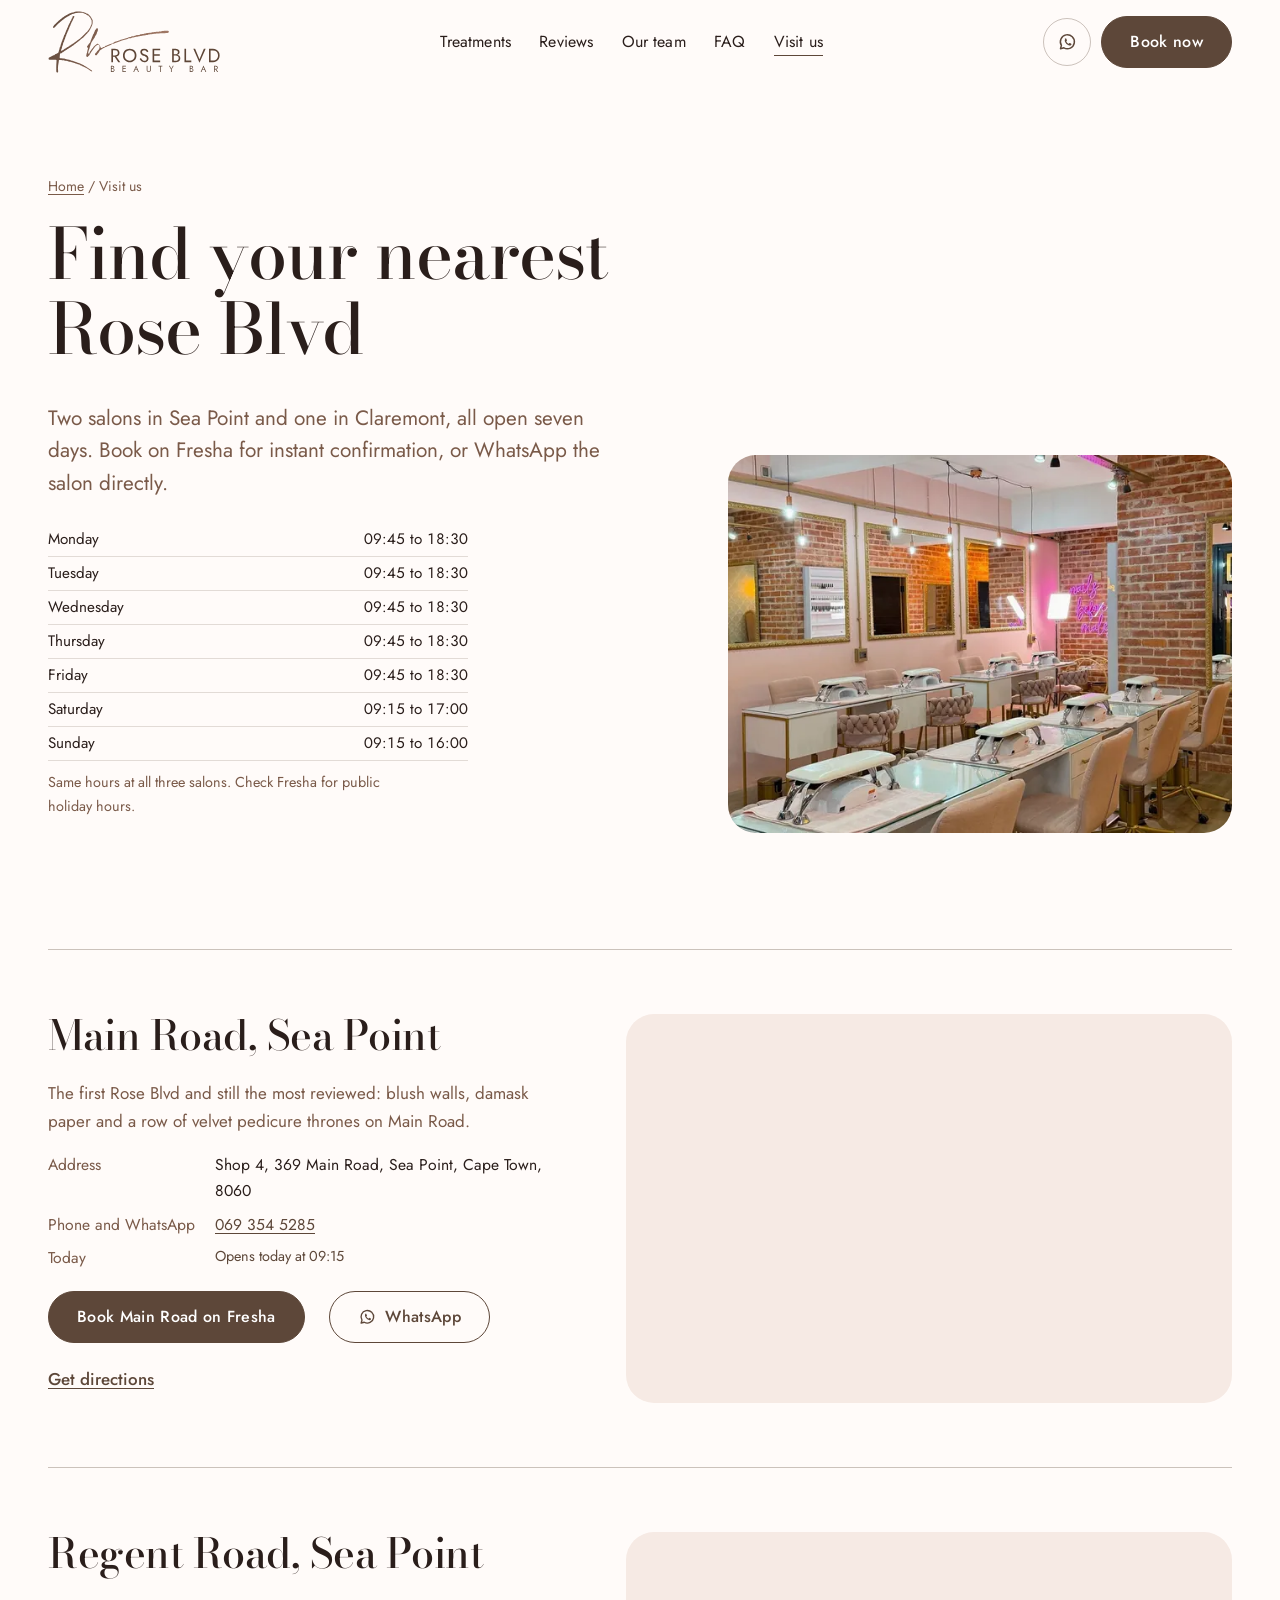
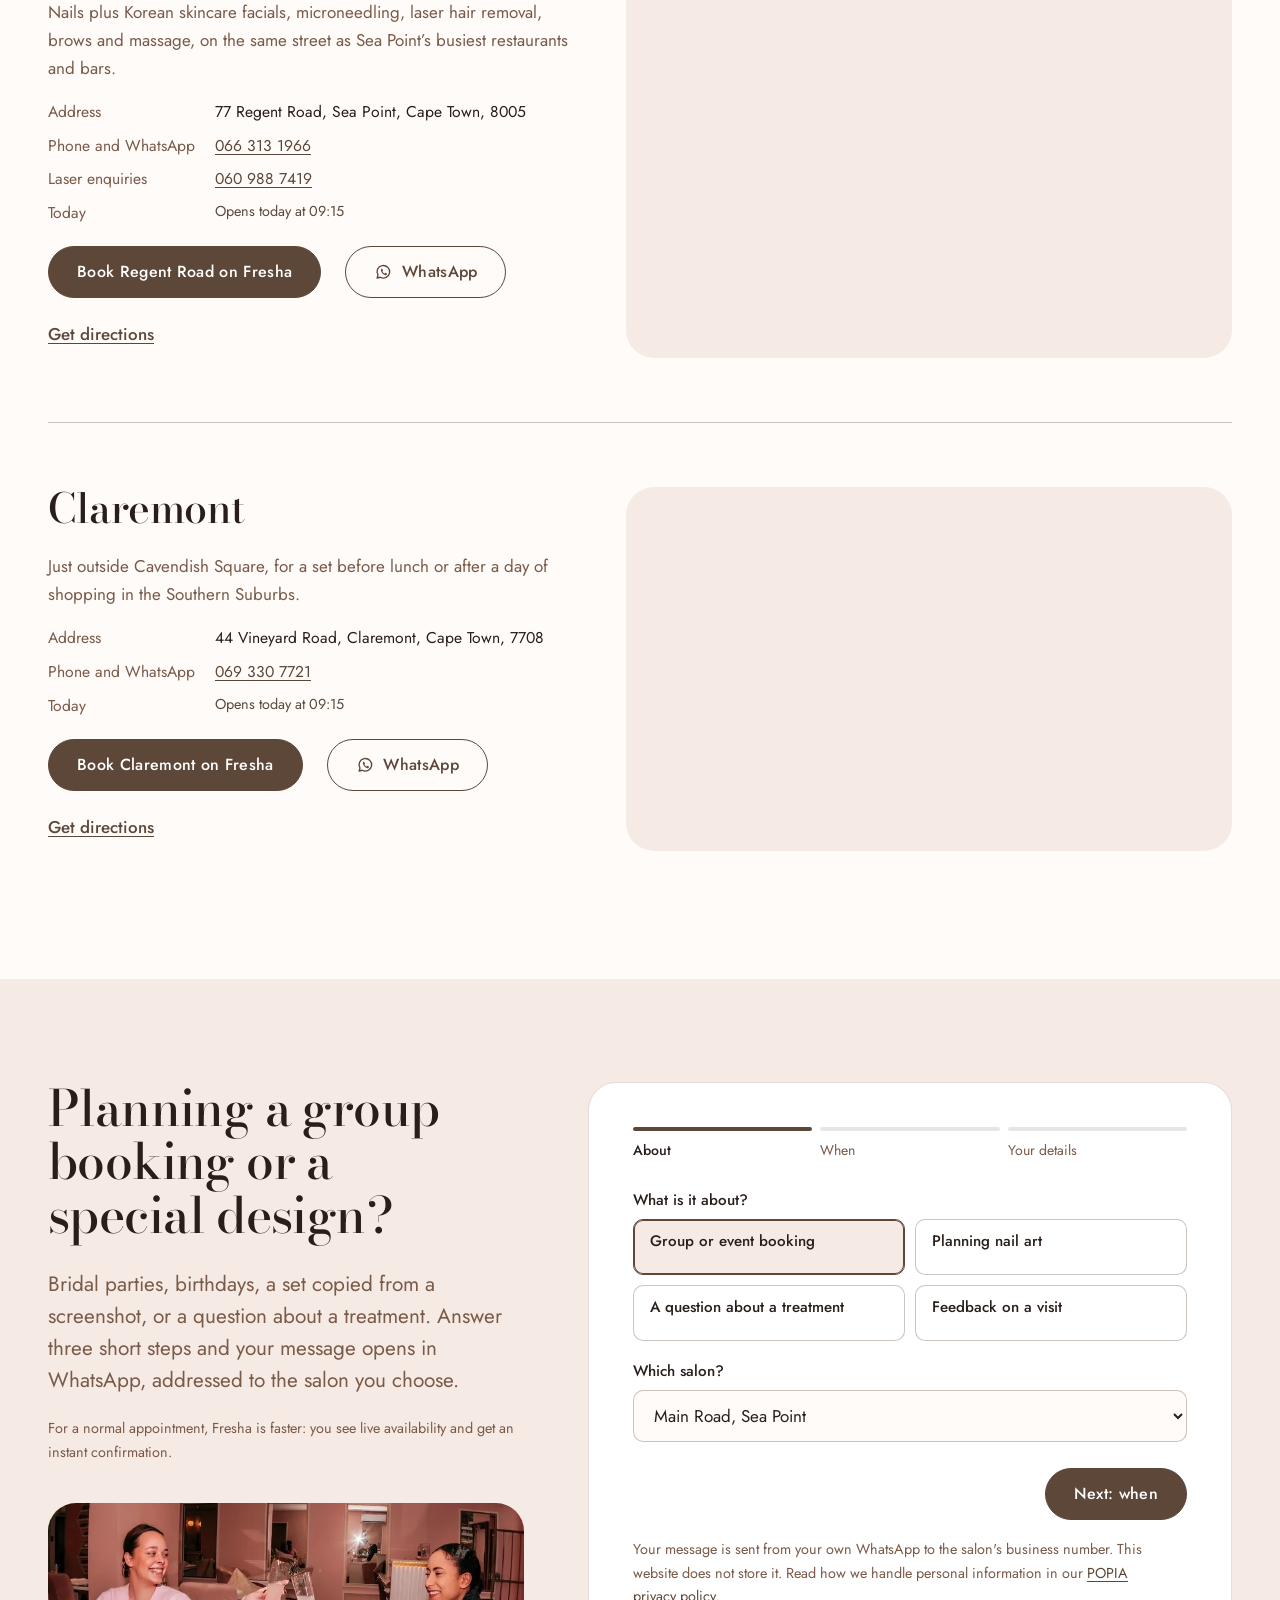
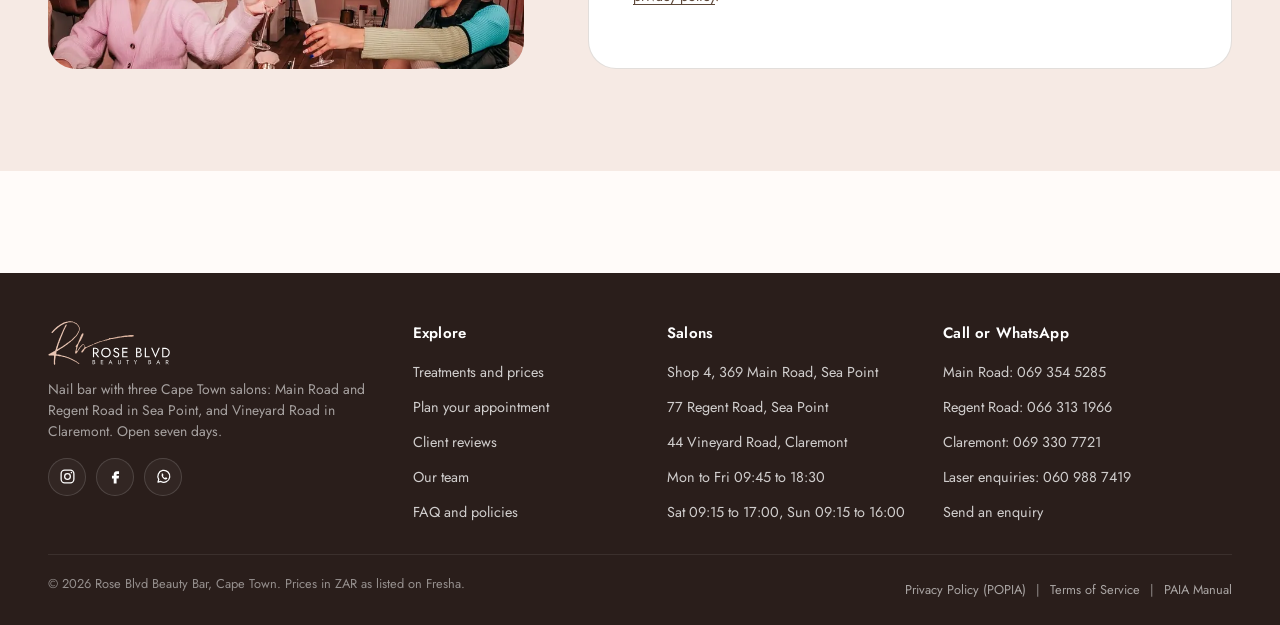
==== contact.html @ 90b07cbc "Initial commit: Rose Blvd Beauty Bar production demo website" ====
<!doctype html>
<html lang="en-ZA">
<head>
<meta charset="utf-8">
<meta name="viewport" content="width=device-width, initial-scale=1, viewport-fit=cover">
<title>Visit us | Rose Blvd Beauty Bar Main Road, Regent Road and Claremont</title>
<meta name="description" content="Addresses, maps, opening hours and WhatsApp numbers for Rose Blvd Beauty Bar: 369 Main Road and 77 Regent Road in Sea Point, and 44 Vineyard Road in Claremont.">
<meta name="theme-color" content="#FFFBF9">
<meta property="og:type" content="website">
<meta property="og:title" content="Visit us | Rose Blvd Beauty Bar Main Road, Regent Road and Claremont">
<meta property="og:description" content="Addresses, maps, opening hours and WhatsApp numbers for Rose Blvd Beauty Bar: 369 Main Road and 77 Regent Road in Sea Point, and 44 Vineyard Road in Claremont.">
<meta property="og:image" content="assets/images/sea-point-pedicure-thrones.webp">
<meta property="og:locale" content="en_ZA">
<link rel="icon" type="image/png" href="assets/logos/favicon.png">
<link rel="icon" type="image/svg+xml" href="assets/logos/favicon.svg">
<link rel="apple-touch-icon" href="assets/logos/apple-touch-icon.png">
<link rel="manifest" href="site.webmanifest">
<link rel="preload" href="assets/fonts/bodoni-moda-latin.woff2" as="font" type="font/woff2" crossorigin>
<link rel="preload" href="assets/fonts/jost-latin.woff2" as="font" type="font/woff2" crossorigin>
<link rel="stylesheet" href="assets/css/site.css">
<script>document.documentElement.classList.add('js')</script>
<script type="application/ld+json">{"@context":"https://schema.org","@graph":[{"@type":"Organization","@id":"#organization","name":"Rose Blvd Beauty Bar","logo":"assets/logos/logo_header.png","sameAs":["https://www.instagram.com/roseblvdbeautybar/","https://www.facebook.com/p/Rose-Blvd-Beauty-Bar-100083415697375/","https://www.fresha.com/a/rose-blvd-beauty-bar-sea-point-cape-town-369-main-road-ybjlh2te","https://www.fresha.com/a/rose-blvd-beauty-bar-regent-road-cape-town-77-regent-road-aghb8du2","https://www.fresha.com/a/rose-blvd-beauty-bar-claremont-cape-town-44-vineyard-road-xi2avbh4"],"aggregateRating":{"@type":"AggregateRating","ratingValue":4.9,"bestRating":5,"ratingCount":8930}},{"@type":["NailSalon","HealthAndBeautyBusiness"],"@id":"#main","name":"Rose Blvd Beauty Bar Main Road","parentOrganization":{"@id":"#organization"},"telephone":"+27693545285","priceRange":"R20 to R1,350","currenciesAccepted":"ZAR","paymentAccepted":"Cash, Credit Card, Debit Card","image":"assets/images/sea-point-pedicure-thrones.webp","address":{"@type":"PostalAddress","streetAddress":"Shop 4, 369 Main Road","addressLocality":"Sea Point, Cape Town","addressRegion":"Western Cape","postalCode":"8060","addressCountry":"ZA"},"geo":{"@type":"GeoCoordinates","latitude":-33.917145,"longitude":18.38887},"hasMap":"https://maps.google.com/?q=Rose%20Blvd%20Beauty%20Bar%2C%20369%20Main%20Road%2C%20Sea%20Point%2C%20Cape%20Town","openingHoursSpecification":[{"@type":"OpeningHoursSpecification","dayOfWeek":["Monday","Tuesday","Wednesday","Thursday","Friday"],"opens":"09:45","closes":"18:30"},{"@type":"OpeningHoursSpecification","dayOfWeek":"Saturday","opens":"09:15","closes":"17:00"},{"@type":"OpeningHoursSpecification","dayOfWeek":"Sunday","opens":"09:15","closes":"16:00"}],"aggregateRating":{"@type":"AggregateRating","ratingValue":4.9,"bestRating":5,"ratingCount":5251},"sameAs":["https://www.fresha.com/a/rose-blvd-beauty-bar-sea-point-cape-town-369-main-road-ybjlh2te","https://www.instagram.com/roseblvdbeautybar/"]},{"@type":["NailSalon","HealthAndBeautyBusiness"],"@id":"#regent","name":"Rose Blvd Beauty Bar Regent Road","parentOrganization":{"@id":"#organization"},"telephone":"+27663131966","priceRange":"R20 to R1,350","currenciesAccepted":"ZAR","paymentAccepted":"Cash, Credit Card, Debit Card","image":"assets/images/regent-road-evening.webp","address":{"@type":"PostalAddress","streetAddress":"77 Regent Road","addressLocality":"Sea Point, Cape Town","addressRegion":"Western Cape","postalCode":"8005","addressCountry":"ZA"},"geo":{"@type":"GeoCoordinates","latitude":-33.921539,"longitude":18.382769},"hasMap":"https://maps.google.com/?q=Rose%20Blvd%20Beauty%20Bar%2C%2077%20Regent%20Road%2C%20Sea%20Point%2C%20Cape%20Town","openingHoursSpecification":[{"@type":"OpeningHoursSpecification","dayOfWeek":["Monday","Tuesday","Wednesday","Thursday","Friday"],"opens":"09:45","closes":"18:30"},{"@type":"OpeningHoursSpecification","dayOfWeek":"Saturday","opens":"09:15","closes":"17:00"},{"@type":"OpeningHoursSpecification","dayOfWeek":"Sunday","opens":"09:15","closes":"16:00"}],"aggregateRating":{"@type":"AggregateRating","ratingValue":4.9,"bestRating":5,"ratingCount":1131},"sameAs":["https://www.fresha.com/a/rose-blvd-beauty-bar-regent-road-cape-town-77-regent-road-aghb8du2","https://www.instagram.com/roseblvdbeautybar/"]},{"@type":["NailSalon","HealthAndBeautyBusiness"],"@id":"#claremont","name":"Rose Blvd Beauty Bar Claremont","parentOrganization":{"@id":"#organization"},"telephone":"+27693307721","priceRange":"R20 to R1,350","currenciesAccepted":"ZAR","paymentAccepted":"Cash, Credit Card, Debit Card","image":"assets/images/claremont-pedicure-row.webp","address":{"@type":"PostalAddress","streetAddress":"44 Vineyard Road","addressLocality":"Claremont, Cape Town","addressRegion":"Western Cape","postalCode":"7708","addressCountry":"ZA"},"geo":{"@type":"GeoCoordinates","latitude":-33.9795,"longitude":18.462835},"hasMap":"https://maps.google.com/?q=Rose%20Blvd%20Beauty%20Bar%2C%2044%20Vineyard%20Road%2C%20Claremont%2C%20Cape%20Town","openingHoursSpecification":[{"@type":"OpeningHoursSpecification","dayOfWeek":["Monday","Tuesday","Wednesday","Thursday","Friday"],"opens":"09:45","closes":"18:30"},{"@type":"OpeningHoursSpecification","dayOfWeek":"Saturday","opens":"09:15","closes":"17:00"},{"@type":"OpeningHoursSpecification","dayOfWeek":"Sunday","opens":"09:15","closes":"16:00"}],"aggregateRating":{"@type":"AggregateRating","ratingValue":4.9,"bestRating":5,"ratingCount":2548},"sameAs":["https://www.fresha.com/a/rose-blvd-beauty-bar-claremont-cape-town-44-vineyard-road-xi2avbh4","https://www.instagram.com/roseblvdbeautybar/"]}]}</script>
</head>
<body data-page="contact">
<a class="skip" href="#main">Skip to content</a>
<header class="site-header">
  <div class="wrap-wide nav">
    <a class="brand" href="index.html" aria-label="Rose Blvd Beauty Bar home"><img src="assets/logos/logo-header.svg" alt="Rose Blvd Beauty Bar" width="156" height="56"></a>
    <nav aria-label="Main"><ul class="nav-links"><li><a href="treatments.html">Treatments</a></li><li><a href="reviews.html">Reviews</a></li><li><a href="team.html">Our team</a></li><li><a href="faq.html">FAQ</a></li><li><a href="contact.html" aria-current="page">Visit us</a></li></ul></nav>
    <div class="nav-cta">
      <button class="icon-btn wa-desktop" type="button" data-book aria-label="Call or WhatsApp a salon"><svg viewBox="0 0 24 24" fill="none" stroke="currentColor" stroke-width="1.8" stroke-linejoin="round" aria-hidden="true"><path d="M4.2 20l1.1-3.9A8.4 8.4 0 1 1 8.3 19z"/><path d="M9.2 8.4c.3-.6.6-.6.9-.6h.6c.2 0 .4.1.5.4l.7 1.6c.1.2 0 .5-.1.7l-.5.6c-.1.1-.2.3 0 .5.6 1 1.4 1.8 2.5 2.4.2.1.4.1.5 0l.6-.7c.2-.2.4-.2.6-.1l1.6.8c.2.1.4.3.3.6-.1.9-.9 1.6-1.8 1.6-2.9-.1-6.2-3.3-6.3-6.1 0-.6.2-1.2.5-1.7z" fill="currentColor" stroke="none"/></svg></button>
      <a class="btn" href="contact.html#salons" data-book>Book now</a>
      <button class="icon-btn menu-toggle" type="button" aria-label="Open menu" aria-controls="drawer" aria-expanded="false" data-drawer-open><svg viewBox="0 0 24 24" fill="none" stroke="currentColor" stroke-width="1.8" stroke-linecap="round" aria-hidden="true"><path d="M4 7h16M4 12h16M4 17h10"/></svg></button>
    </div>
  </div>
</header>
<div class="drawer" id="drawer" aria-hidden="true">
  <div class="drawer-scrim" data-drawer-close></div>
  <div class="drawer-panel" role="dialog" aria-modal="true" aria-label="Menu">
    <div class="drawer-head"><img src="assets/logos/logo-header.svg" alt="Rose Blvd Beauty Bar" width="122" height="44"><button class="icon-btn" type="button" aria-label="Close menu" data-drawer-close><svg viewBox="0 0 24 24" fill="none" stroke="currentColor" stroke-width="1.8" stroke-linecap="round" aria-hidden="true"><path d="M6 6l12 12M18 6L6 18"/></svg></button></div>
    <nav aria-label="Mobile"><ul><li><a href="index.html">Home</a></li><li><a href="treatments.html">Treatments</a></li><li><a href="reviews.html">Reviews</a></li><li><a href="team.html">Our team</a></li><li><a href="faq.html">FAQ</a></li><li><a href="contact.html" aria-current="page">Visit us</a></li></ul></nav>
    <a class="btn" href="contact.html#salons" data-book>Book now</a>
    <div class="drawer-contact">
      <a href="tel:+27693545285"><span>Main Road</span><span>069 354 5285</span></a><a href="tel:+27663131966"><span>Regent Road</span><span>066 313 1966</span></a><a href="tel:+27693307721"><span>Claremont</span><span>069 330 7721</span></a>
    </div>
  </div>
</div>
<main id="main">
  <section class="page-hero" aria-labelledby="c-h">
    <div class="wrap page-hero-split">
      <div>
        <p class="crumbs"><a href="index.html">Home</a> / Visit us</p>
        <h1 id="c-h">Find your nearest Rose Blvd</h1>
        <p class="lede">Two salons in Sea Point and one in Claremont, all open seven days. Book on Fresha for instant confirmation, or WhatsApp the salon directly.</p>
        <div id="hours" style="max-width:420px;margin-top:24px"><table class="hours"><caption class="visually-hidden">Opening hours, all salons</caption><tbody><tr><td>Monday</td><td>09:45 to 18:30</td></tr><tr><td>Tuesday</td><td>09:45 to 18:30</td></tr><tr><td>Wednesday</td><td>09:45 to 18:30</td></tr><tr><td>Thursday</td><td>09:45 to 18:30</td></tr><tr><td>Friday</td><td>09:45 to 18:30</td></tr><tr><td>Saturday</td><td>09:15 to 17:00</td></tr><tr><td>Sunday</td><td>09:15 to 16:00</td></tr></tbody></table><p class="muted small" style="margin-top:10px">Same hours at all three salons. Check Fresha for public holiday hours.</p></div>
      </div>
      <figure><img src="assets/images/regent-road-brick-wall.webp" srcset="assets/images/regent-road-brick-wall-800.webp 800w, assets/images/regent-road-brick-wall.webp 1398w" sizes="(max-width: 860px) 100vw, 45vw" alt="Manicure stations against exposed brick at Rose Blvd Regent Road" width="1398" height="786" fetchpriority="high"></figure>
    </div>
  </section>

  <section class="section-tight" id="salons" aria-label="Our salons">
    <div class="wrap">
    <article class="loc" id="salon-main" aria-labelledby="main-h">
      <div class="loc-info">
        <div>
          <h2 id="main-h" style="font-size:clamp(1.7rem,1.3rem + 1.6vw,2.6rem)">Main Road, Sea Point</h2>
          <p class="muted">The first Rose Blvd and still the most reviewed: blush walls, damask paper and a row of velvet pedicure thrones on Main Road.</p>
          <dl>
            <dt>Address</dt><dd>Shop 4, 369 Main Road, Sea Point, Cape Town, 8060</dd>
            <dt>Phone and WhatsApp</dt><dd><a href="tel:+27693545285">069 354 5285</a></dd>
            
            <dt>Today</dt><dd class="open-status" data-open-status>Mon to Fri 09:45 to 18:30</dd>
          </dl>
        </div>
        <div class="cta-row">
          <a class="btn" href="https://www.fresha.com/a/rose-blvd-beauty-bar-sea-point-cape-town-369-main-road-ybjlh2te" target="_blank" rel="noopener">Book Main Road on Fresha</a>
          <a class="btn btn-ghost" href="https://wa.me/27693545285" target="_blank" rel="noopener"><svg viewBox="0 0 24 24" fill="none" stroke="currentColor" stroke-width="1.8" stroke-linejoin="round" aria-hidden="true"><path d="M4.2 20l1.1-3.9A8.4 8.4 0 1 1 8.3 19z"/><path d="M9.2 8.4c.3-.6.6-.6.9-.6h.6c.2 0 .4.1.5.4l.7 1.6c.1.2 0 .5-.1.7l-.5.6c-.1.1-.2.3 0 .5.6 1 1.4 1.8 2.5 2.4.2.1.4.1.5 0l.6-.7c.2-.2.4-.2.6-.1l1.6.8c.2.1.4.3.3.6-.1.9-.9 1.6-1.8 1.6-2.9-.1-6.2-3.3-6.3-6.1 0-.6.2-1.2.5-1.7z" fill="currentColor" stroke="none"/></svg>WhatsApp</a>
          <a class="link-arrow" href="https://maps.google.com/?q=Rose%20Blvd%20Beauty%20Bar%2C%20369%20Main%20Road%2C%20Sea%20Point%2C%20Cape%20Town" target="_blank" rel="noopener">Get directions</a>
        </div>
      </div>
      <iframe title="Map showing Rose Blvd Main Road, Shop 4, 369 Main Road" src="https://maps.google.com/maps?q=Rose%20Blvd%20Beauty%20Bar%2C%20369%20Main%20Road%2C%20Sea%20Point%2C%20Cape%20Town&t=&z=16&ie=UTF8&iwloc=&output=embed" width="600" height="380" loading="lazy" referrerpolicy="no-referrer-when-downgrade" allowfullscreen></iframe>
    </article>
    <article class="loc" id="salon-regent" aria-labelledby="regent-h">
      <div class="loc-info">
        <div>
          <h2 id="regent-h" style="font-size:clamp(1.7rem,1.3rem + 1.6vw,2.6rem)">Regent Road, Sea Point</h2>
          <p class="muted">Nails plus Korean skincare facials, microneedling, laser hair removal, brows and massage, on the same street as Sea Point’s busiest restaurants and bars.</p>
          <dl>
            <dt>Address</dt><dd>77 Regent Road, Sea Point, Cape Town, 8005</dd>
            <dt>Phone and WhatsApp</dt><dd><a href="tel:+27663131966">066 313 1966</a></dd>
            <dt>Laser enquiries</dt><dd><a href="tel:+27609887419">060 988 7419</a></dd>
            <dt>Today</dt><dd class="open-status" data-open-status>Mon to Fri 09:45 to 18:30</dd>
          </dl>
        </div>
        <div class="cta-row">
          <a class="btn" href="https://www.fresha.com/a/rose-blvd-beauty-bar-regent-road-cape-town-77-regent-road-aghb8du2" target="_blank" rel="noopener">Book Regent Road on Fresha</a>
          <a class="btn btn-ghost" href="https://wa.me/27663131966" target="_blank" rel="noopener"><svg viewBox="0 0 24 24" fill="none" stroke="currentColor" stroke-width="1.8" stroke-linejoin="round" aria-hidden="true"><path d="M4.2 20l1.1-3.9A8.4 8.4 0 1 1 8.3 19z"/><path d="M9.2 8.4c.3-.6.6-.6.9-.6h.6c.2 0 .4.1.5.4l.7 1.6c.1.2 0 .5-.1.7l-.5.6c-.1.1-.2.3 0 .5.6 1 1.4 1.8 2.5 2.4.2.1.4.1.5 0l.6-.7c.2-.2.4-.2.6-.1l1.6.8c.2.1.4.3.3.6-.1.9-.9 1.6-1.8 1.6-2.9-.1-6.2-3.3-6.3-6.1 0-.6.2-1.2.5-1.7z" fill="currentColor" stroke="none"/></svg>WhatsApp</a>
          <a class="link-arrow" href="https://maps.google.com/?q=Rose%20Blvd%20Beauty%20Bar%2C%2077%20Regent%20Road%2C%20Sea%20Point%2C%20Cape%20Town" target="_blank" rel="noopener">Get directions</a>
        </div>
      </div>
      <iframe title="Map showing Rose Blvd Regent Road, 77 Regent Road" src="https://maps.google.com/maps?q=Rose%20Blvd%20Beauty%20Bar%2C%2077%20Regent%20Road%2C%20Sea%20Point%2C%20Cape%20Town&t=&z=16&ie=UTF8&iwloc=&output=embed" width="600" height="380" loading="lazy" referrerpolicy="no-referrer-when-downgrade" allowfullscreen></iframe>
    </article>
    <article class="loc" id="salon-claremont" aria-labelledby="claremont-h">
      <div class="loc-info">
        <div>
          <h2 id="claremont-h" style="font-size:clamp(1.7rem,1.3rem + 1.6vw,2.6rem)">Claremont</h2>
          <p class="muted">Just outside Cavendish Square, for a set before lunch or after a day of shopping in the Southern Suburbs.</p>
          <dl>
            <dt>Address</dt><dd>44 Vineyard Road, Claremont, Cape Town, 7708</dd>
            <dt>Phone and WhatsApp</dt><dd><a href="tel:+27693307721">069 330 7721</a></dd>
            
            <dt>Today</dt><dd class="open-status" data-open-status>Mon to Fri 09:45 to 18:30</dd>
          </dl>
        </div>
        <div class="cta-row">
          <a class="btn" href="https://www.fresha.com/a/rose-blvd-beauty-bar-claremont-cape-town-44-vineyard-road-xi2avbh4" target="_blank" rel="noopener">Book Claremont on Fresha</a>
          <a class="btn btn-ghost" href="https://wa.me/27693307721" target="_blank" rel="noopener"><svg viewBox="0 0 24 24" fill="none" stroke="currentColor" stroke-width="1.8" stroke-linejoin="round" aria-hidden="true"><path d="M4.2 20l1.1-3.9A8.4 8.4 0 1 1 8.3 19z"/><path d="M9.2 8.4c.3-.6.6-.6.9-.6h.6c.2 0 .4.1.5.4l.7 1.6c.1.2 0 .5-.1.7l-.5.6c-.1.1-.2.3 0 .5.6 1 1.4 1.8 2.5 2.4.2.1.4.1.5 0l.6-.7c.2-.2.4-.2.6-.1l1.6.8c.2.1.4.3.3.6-.1.9-.9 1.6-1.8 1.6-2.9-.1-6.2-3.3-6.3-6.1 0-.6.2-1.2.5-1.7z" fill="currentColor" stroke="none"/></svg>WhatsApp</a>
          <a class="link-arrow" href="https://maps.google.com/?q=Rose%20Blvd%20Beauty%20Bar%2C%2044%20Vineyard%20Road%2C%20Claremont%2C%20Cape%20Town" target="_blank" rel="noopener">Get directions</a>
        </div>
      </div>
      <iframe title="Map showing Rose Blvd Claremont, 44 Vineyard Road" src="https://maps.google.com/maps?q=Rose%20Blvd%20Beauty%20Bar%2C%2044%20Vineyard%20Road%2C%20Claremont%2C%20Cape%20Town&t=&z=16&ie=UTF8&iwloc=&output=embed" width="600" height="380" loading="lazy" referrerpolicy="no-referrer-when-downgrade" allowfullscreen></iframe>
    </article></div>
  </section>

  <section class="section band-soft" id="enquire" aria-labelledby="enq-h">
    <div class="wrap contact-grid">
      <div>
        <h2 id="enq-h">Planning a group booking or a special design?</h2>
        <p class="lede">Bridal parties, birthdays, a set copied from a screenshot, or a question about a treatment. Answer three short steps and your message opens in WhatsApp, addressed to the salon you choose.</p>
        <p class="muted small">For a normal appointment, Fresha is faster: you see live availability and get an instant confirmation.</p>
        <figure class="fill-fig"><img src="assets/images/sea-point-bubbly-toast.webp" srcset="assets/images/sea-point-bubbly-toast-800.webp 800w, assets/images/sea-point-bubbly-toast.webp 1398w" sizes="(max-width: 900px) 100vw, 40vw" alt="Two clients raising a glass of bubbly during their manicures at Rose Blvd Main Road" width="1398" height="786" loading="lazy" decoding="async"></figure>
      </div>
      <div class="form-card">
        <ol class="steps" aria-label="Enquiry progress">
          <li class="is-current" data-step-ind="1">About</li>
          <li data-step-ind="2">When</li>
          <li data-step-ind="3">Your details</li>
        </ol>
        <form id="enquiry" novalidate>
          <div class="hp" aria-hidden="true"><label for="website">Leave this empty</label><input type="text" id="website" name="website" tabindex="-1" autocomplete="off"></div>
          <fieldset class="fstep" data-step="1">
            <legend class="visually-hidden">Step 1: what is your enquiry about</legend>
            <div class="field"><span class="lbl" id="topic-l">What is it about?</span>
              <div class="opt-grid" role="radiogroup" aria-labelledby="topic-l">
                <div class="opt"><input type="radio" name="topic" id="topic-0" value="Group or event booking" checked><label for="topic-0"><span class="o-name">Group or event booking</span></label></div><div class="opt"><input type="radio" name="topic" id="topic-1" value="Planning nail art"><label for="topic-1"><span class="o-name">Planning nail art</span></label></div><div class="opt"><input type="radio" name="topic" id="topic-2" value="A question about a treatment"><label for="topic-2"><span class="o-name">A question about a treatment</span></label></div><div class="opt"><input type="radio" name="topic" id="topic-3" value="Feedback on a visit"><label for="topic-3"><span class="o-name">Feedback on a visit</span></label></div>
              </div>
            </div>
            <div class="field"><label for="branch">Which salon?</label>
              <select id="branch" name="branch" required><option value="main">Main Road, Sea Point</option><option value="regent">Regent Road, Sea Point</option><option value="claremont">Claremont</option></select>
            </div>
            <div class="form-nav"><span></span><button class="btn" type="button" data-next>Next: when</button></div>
          </fieldset>
          <fieldset class="fstep" data-step="2" hidden>
            <legend class="visually-hidden">Step 2: when</legend>
            <div class="two">
              <div class="field"><label for="date">Preferred date</label><input type="date" id="date" name="date"><span class="hint">Leave blank if it is just a question.</span></div>
              <div class="field"><label for="time">Time of day</label><select id="time" name="time"><option value="">No preference</option><option>Morning</option><option>Midday</option><option>Afternoon</option></select></div>
            </div>
            <div class="field"><label for="people">How many people?</label><input type="number" id="people" name="people" min="1" max="20" value="1" inputmode="numeric"><span class="err" data-err="people"></span></div>
            <div class="form-nav"><button class="btn btn-ghost" type="button" data-prev>Back</button><button class="btn" type="button" data-next>Next: your details</button></div>
          </fieldset>
          <fieldset class="fstep" data-step="3" hidden>
            <legend class="visually-hidden">Step 3: your details</legend>
            <div class="two">
              <div class="field"><label for="name">Your name</label><input type="text" id="name" name="name" autocomplete="name" maxlength="80" required><span class="err" data-err="name"></span></div>
              <div class="field"><label for="mobile">Mobile number</label><input type="tel" id="mobile" name="mobile" autocomplete="tel" inputmode="tel" maxlength="20" placeholder="082 123 4567" required><span class="err" data-err="mobile"></span></div>
            </div>
            <div class="field"><label for="message">Your message</label><textarea id="message" name="message" maxlength="1200" required></textarea><span class="err" data-err="message"></span></div>
            <div class="consent"><input type="checkbox" id="consent" name="consent" required><label for="consent">I agree that Rose Blvd may use my name, number and message to reply to this enquiry, as set out in the <a href="privacy-policy.html">privacy policy</a>. My details are not added to any marketing list.</label></div>
            <span class="err" data-err="consent"></span>
            <div class="form-nav"><button class="btn btn-ghost" type="button" data-prev>Back</button><button class="btn" type="submit"><svg viewBox="0 0 24 24" fill="none" stroke="currentColor" stroke-width="1.8" stroke-linejoin="round" aria-hidden="true"><path d="M4.2 20l1.1-3.9A8.4 8.4 0 1 1 8.3 19z"/><path d="M9.2 8.4c.3-.6.6-.6.9-.6h.6c.2 0 .4.1.5.4l.7 1.6c.1.2 0 .5-.1.7l-.5.6c-.1.1-.2.3 0 .5.6 1 1.4 1.8 2.5 2.4.2.1.4.1.5 0l.6-.7c.2-.2.4-.2.6-.1l1.6.8c.2.1.4.3.3.6-.1.9-.9 1.6-1.8 1.6-2.9-.1-6.2-3.3-6.3-6.1 0-.6.2-1.2.5-1.7z" fill="currentColor" stroke="none"/></svg>Open in WhatsApp</button></div>
          </fieldset>
          <p class="form-status" id="form-status" role="status" aria-live="polite"></p>
        </form>
        <p class="muted small" style="margin-top:18px">Your message is sent from your own WhatsApp to the salon's business number. This website does not store it. Read how we handle personal information in our <a href="privacy-policy.html">POPIA privacy policy</a>.</p>
      </div>
    </div>
  </section>
</main>
<dialog class="book-dialog" id="book-dialog" aria-labelledby="book-title">
  <div class="book-inner">
    <button class="icon-btn book-close" type="button" aria-label="Close" data-book-close><svg viewBox="0 0 24 24" fill="none" stroke="currentColor" stroke-width="1.8" stroke-linecap="round" aria-hidden="true"><path d="M6 6l12 12M18 6L6 18"/></svg></button>
    <h2 id="book-title">Choose your salon</h2>
    <p class="muted">Same nail menu and prices at all three. Fresha confirms your slot instantly; WhatsApp reaches the front desk.</p>
    <ul class="book-list">
      <li class="book-item">
        <strong>Main Road<span class="tag">The original salon</span></strong>
        <span class="addr">Shop 4, 369 Main Road, Sea Point <span class="open-status" data-open-status></span></span>
        <span class="acts">
          <a class="btn" href="https://www.fresha.com/a/rose-blvd-beauty-bar-sea-point-cape-town-369-main-road-ybjlh2te" target="_blank" rel="noopener" data-track="fresha-main">Book on Fresha</a>
          <a class="icon-btn" href="https://wa.me/27693545285" target="_blank" rel="noopener" aria-label="WhatsApp Main Road"><svg viewBox="0 0 24 24" fill="none" stroke="currentColor" stroke-width="1.8" stroke-linejoin="round" aria-hidden="true"><path d="M4.2 20l1.1-3.9A8.4 8.4 0 1 1 8.3 19z"/><path d="M9.2 8.4c.3-.6.6-.6.9-.6h.6c.2 0 .4.1.5.4l.7 1.6c.1.2 0 .5-.1.7l-.5.6c-.1.1-.2.3 0 .5.6 1 1.4 1.8 2.5 2.4.2.1.4.1.5 0l.6-.7c.2-.2.4-.2.6-.1l1.6.8c.2.1.4.3.3.6-.1.9-.9 1.6-1.8 1.6-2.9-.1-6.2-3.3-6.3-6.1 0-.6.2-1.2.5-1.7z" fill="currentColor" stroke="none"/></svg></a>
          <a class="icon-btn" href="tel:+27693545285" aria-label="Call Main Road on 069 354 5285"><svg viewBox="0 0 24 24" fill="none" stroke="currentColor" stroke-width="1.8" stroke-linecap="round" stroke-linejoin="round" aria-hidden="true"><path d="M22 16.9v3a2 2 0 0 1-2.2 2 19.8 19.8 0 0 1-8.6-3.1 19.5 19.5 0 0 1-6-6A19.8 19.8 0 0 1 2.1 4.2 2 2 0 0 1 4.1 2h3a2 2 0 0 1 2 1.7c.1 1 .4 1.9.7 2.8a2 2 0 0 1-.5 2.1L8.1 9.9a16 16 0 0 0 6 6l1.3-1.3a2 2 0 0 1 2.1-.4c.9.3 1.8.6 2.8.7a2 2 0 0 1 1.7 2z"/></svg></a>
        </span>
      </li><li class="book-item">
        <strong>Regent Road<span class="tag">Nails, skin and laser</span></strong>
        <span class="addr">77 Regent Road, Sea Point <span class="open-status" data-open-status></span></span>
        <span class="acts">
          <a class="btn" href="https://www.fresha.com/a/rose-blvd-beauty-bar-regent-road-cape-town-77-regent-road-aghb8du2" target="_blank" rel="noopener" data-track="fresha-regent">Book on Fresha</a>
          <a class="icon-btn" href="https://wa.me/27663131966" target="_blank" rel="noopener" aria-label="WhatsApp Regent Road"><svg viewBox="0 0 24 24" fill="none" stroke="currentColor" stroke-width="1.8" stroke-linejoin="round" aria-hidden="true"><path d="M4.2 20l1.1-3.9A8.4 8.4 0 1 1 8.3 19z"/><path d="M9.2 8.4c.3-.6.6-.6.9-.6h.6c.2 0 .4.1.5.4l.7 1.6c.1.2 0 .5-.1.7l-.5.6c-.1.1-.2.3 0 .5.6 1 1.4 1.8 2.5 2.4.2.1.4.1.5 0l.6-.7c.2-.2.4-.2.6-.1l1.6.8c.2.1.4.3.3.6-.1.9-.9 1.6-1.8 1.6-2.9-.1-6.2-3.3-6.3-6.1 0-.6.2-1.2.5-1.7z" fill="currentColor" stroke="none"/></svg></a>
          <a class="icon-btn" href="tel:+27663131966" aria-label="Call Regent Road on 066 313 1966"><svg viewBox="0 0 24 24" fill="none" stroke="currentColor" stroke-width="1.8" stroke-linecap="round" stroke-linejoin="round" aria-hidden="true"><path d="M22 16.9v3a2 2 0 0 1-2.2 2 19.8 19.8 0 0 1-8.6-3.1 19.5 19.5 0 0 1-6-6A19.8 19.8 0 0 1 2.1 4.2 2 2 0 0 1 4.1 2h3a2 2 0 0 1 2 1.7c.1 1 .4 1.9.7 2.8a2 2 0 0 1-.5 2.1L8.1 9.9a16 16 0 0 0 6 6l1.3-1.3a2 2 0 0 1 2.1-.4c.9.3 1.8.6 2.8.7a2 2 0 0 1 1.7 2z"/></svg></a>
        </span>
      </li><li class="book-item">
        <strong>Claremont<span class="tag">Outside Cavendish Square</span></strong>
        <span class="addr">44 Vineyard Road, Claremont <span class="open-status" data-open-status></span></span>
        <span class="acts">
          <a class="btn" href="https://www.fresha.com/a/rose-blvd-beauty-bar-claremont-cape-town-44-vineyard-road-xi2avbh4" target="_blank" rel="noopener" data-track="fresha-claremont">Book on Fresha</a>
          <a class="icon-btn" href="https://wa.me/27693307721" target="_blank" rel="noopener" aria-label="WhatsApp Claremont"><svg viewBox="0 0 24 24" fill="none" stroke="currentColor" stroke-width="1.8" stroke-linejoin="round" aria-hidden="true"><path d="M4.2 20l1.1-3.9A8.4 8.4 0 1 1 8.3 19z"/><path d="M9.2 8.4c.3-.6.6-.6.9-.6h.6c.2 0 .4.1.5.4l.7 1.6c.1.2 0 .5-.1.7l-.5.6c-.1.1-.2.3 0 .5.6 1 1.4 1.8 2.5 2.4.2.1.4.1.5 0l.6-.7c.2-.2.4-.2.6-.1l1.6.8c.2.1.4.3.3.6-.1.9-.9 1.6-1.8 1.6-2.9-.1-6.2-3.3-6.3-6.1 0-.6.2-1.2.5-1.7z" fill="currentColor" stroke="none"/></svg></a>
          <a class="icon-btn" href="tel:+27693307721" aria-label="Call Claremont on 069 330 7721"><svg viewBox="0 0 24 24" fill="none" stroke="currentColor" stroke-width="1.8" stroke-linecap="round" stroke-linejoin="round" aria-hidden="true"><path d="M22 16.9v3a2 2 0 0 1-2.2 2 19.8 19.8 0 0 1-8.6-3.1 19.5 19.5 0 0 1-6-6A19.8 19.8 0 0 1 2.1 4.2 2 2 0 0 1 4.1 2h3a2 2 0 0 1 2 1.7c.1 1 .4 1.9.7 2.8a2 2 0 0 1-.5 2.1L8.1 9.9a16 16 0 0 0 6 6l1.3-1.3a2 2 0 0 1 2.1-.4c.9.3 1.8.6 2.8.7a2 2 0 0 1 1.7 2z"/></svg></a>
        </span>
      </li>
    </ul>
  </div>
</dialog>
<footer class="site-footer">
  <div class="wrap-wide">
    <div class="footer-grid">
      <div>
        <img class="flogo" src="assets/logos/logo-footer.svg" alt="Rose Blvd Beauty Bar" width="123" height="44" loading="lazy">
        <p class="footer-bio">Nail bar with three Cape Town salons: Main Road and Regent Road in Sea Point, and Vineyard Road in Claremont. Open seven days.</p>
        <div class="socials">
          <a href="https://www.instagram.com/roseblvdbeautybar/" target="_blank" rel="noopener" aria-label="Rose Blvd on Instagram"><svg viewBox="0 0 24 24" fill="none" stroke="currentColor" stroke-width="1.8" aria-hidden="true"><rect x="3" y="3" width="18" height="18" rx="5"/><circle cx="12" cy="12" r="4"/><circle cx="17.5" cy="6.5" r="1.1" fill="currentColor" stroke="none"/></svg></a>
          <a href="https://www.facebook.com/p/Rose-Blvd-Beauty-Bar-100083415697375/" target="_blank" rel="noopener" aria-label="Rose Blvd on Facebook"><svg viewBox="0 0 24 24" fill="currentColor" aria-hidden="true"><path d="M14 8.5h3V4.6h-3.1C10.8 4.6 9.5 6.4 9.5 9.1V11H7v3.8h2.5V22h4v-7.2h3l.5-3.8H13.5V9.6c0-.7.4-1.1.5-1.1z"/></svg></a>
          <a href="https://wa.me/27693545285" target="_blank" rel="noopener" aria-label="WhatsApp Rose Blvd Main Road"><svg viewBox="0 0 24 24" fill="none" stroke="currentColor" stroke-width="1.8" stroke-linejoin="round" aria-hidden="true"><path d="M4.2 20l1.1-3.9A8.4 8.4 0 1 1 8.3 19z"/><path d="M9.2 8.4c.3-.6.6-.6.9-.6h.6c.2 0 .4.1.5.4l.7 1.6c.1.2 0 .5-.1.7l-.5.6c-.1.1-.2.3 0 .5.6 1 1.4 1.8 2.5 2.4.2.1.4.1.5 0l.6-.7c.2-.2.4-.2.6-.1l1.6.8c.2.1.4.3.3.6-.1.9-.9 1.6-1.8 1.6-2.9-.1-6.2-3.3-6.3-6.1 0-.6.2-1.2.5-1.7z" fill="currentColor" stroke="none"/></svg></a>
        </div>
      </div>
      <div>
        <p class="footer-title">Explore</p>
        <ul class="footer-list">
          <li><a href="treatments.html">Treatments and prices</a></li>
          <li><a href="treatments.html#planner">Plan your appointment</a></li>
          <li><a href="reviews.html">Client reviews</a></li>
          <li><a href="team.html">Our team</a></li>
          <li><a href="faq.html">FAQ and policies</a></li>
        </ul>
      </div>
      <div>
        <p class="footer-title">Salons</p>
        <ul class="footer-list">
          <li><a href="contact.html#salon-main">Shop 4, 369 Main Road, Sea Point</a></li><li><a href="contact.html#salon-regent">77 Regent Road, Sea Point</a></li><li><a href="contact.html#salon-claremont">44 Vineyard Road, Claremont</a></li>
          <li><a href="contact.html#hours">Mon to Fri 09:45 to 18:30</a></li>
          <li><a href="contact.html#hours">Sat 09:15 to 17:00, Sun 09:15 to 16:00</a></li>
        </ul>
      </div>
      <div>
        <p class="footer-title">Call or WhatsApp</p>
        <ul class="footer-list">
          <li><a href="tel:+27693545285">Main Road: 069 354 5285</a></li><li><a href="tel:+27663131966">Regent Road: 066 313 1966</a></li><li><a href="tel:+27693307721">Claremont: 069 330 7721</a></li>
          <li><a href="tel:+27609887419">Laser enquiries: 060 988 7419</a></li>
          <li><a href="contact.html#enquire">Send an enquiry</a></li>
        </ul>
      </div>
    </div>
    <div class="footer-sub">
      <span>&copy; <span data-year>2026</span> Rose Blvd Beauty Bar, Cape Town. Prices in ZAR as listed on Fresha.</span>
      <div class="footer-legal-links">
        <a href="privacy-policy.html" class="footer-legal-link">Privacy Policy (POPIA)</a>
        <span aria-hidden="true">|</span>
        <a href="terms-of-service.html" class="footer-legal-link">Terms of Service</a>
        <span aria-hidden="true">|</span>
        <a href="paia-manual.html" class="footer-legal-link">PAIA Manual</a>
      </div>
    </div>
  </div>
</footer>
<div class="mbar" data-mbar>
  <a class="btn" href="contact.html#salons" data-book>Book now</a>
  <a class="btn btn-ghost" href="treatments.html#planner">Price my visit</a>
</div>
<script src="assets/js/site.js" defer></script>
<script src="assets/js/enquiry.js" defer></script>
</body>
</html>
---- assets/css/site.css ----
@font-face {
  font-family: "Bodoni Moda";
  src: url("../fonts/bodoni-moda-latin.woff2") format("woff2");
  font-weight: 400 700;
  font-style: normal;
  font-display: swap
}

@font-face {
  font-family: "Bodoni Moda";
  src: url("../fonts/bodoni-moda-italic-latin.woff2") format("woff2");
  font-weight: 400 700;
  font-style: italic;
  font-display: swap
}

@font-face {
  font-family: "Jost";
  src: url("../fonts/jost-latin.woff2") format("woff2");
  font-weight: 300 600;
  font-style: normal;
  font-display: swap
}

:root {
  --porcelain: #FFFBF9;
  --blush: #FBE0D7;
  --blush-soft: #F6EAE4;
  --velvet: #C6A199;
  --rosegold: #9C7461;
  --bronze: #5D4739;
  --bronze-ink: #7A5A49;
  --espresso: #2A1E1B;
  --line: rgba(93, 71, 57, .18);
  --line-strong: rgba(93, 71, 57, .32);
  --serif: "Bodoni Moda", Didot, "Times New Roman", serif;
  --sans: "Jost", "Futura", "Century Gothic", system-ui, sans-serif;
  --nav-h: 84px;
  --gutter: clamp(16px, 4vw, 48px);
  --wrap: 1320px;
  --r-sm: 10px;
  --r-md: 18px;
  --r-lg: 28px;
  --ease: cubic-bezier(.22, .8, .24, 1);
  --ease-reveal: cubic-bezier(0.16, 1, 0.3, 1);
  --reveal-dur: 750ms;
}

@media (max-width:760px) {
  :root {
    --nav-h: 72px
  }
}

*,
*::before,
*::after {
  box-sizing: border-box
}

html {
  overflow-x: clip;
  scroll-behavior: smooth;
  scroll-padding-top: calc(var(--nav-h) + 16px);
  -webkit-text-size-adjust: 100%
}

body {
  margin: 0;
  overflow-x: clip;
  background: var(--porcelain);
  color: var(--espresso);
  font-family: var(--sans);
  font-size: clamp(1rem, .96rem + .2vw, 1.0625rem);
  line-height: 1.65;
  font-weight: 400;
  -webkit-font-smoothing: antialiased
}

img {
  max-width: 100%;
  height: auto;
  display: block
}

a {
  color: var(--bronze);
  text-underline-offset: .2em;
  text-decoration-thickness: 1px
}

a:hover {
  color: var(--espresso)
}

:focus-visible {
  outline: 2px solid var(--bronze);
  outline-offset: 3px;
  border-radius: 4px
}

h1,
h2,
h3 {
  font-family: var(--serif);
  font-weight: 500;
  line-height: 1.08;
  letter-spacing: -.012em;
  margin: 0 0 .5em;
  text-wrap: balance;
  color: var(--espresso)
}

h1 {
  font-size: clamp(2.35rem, 1.5rem + 3.6vw, 4.6rem)
}

h2 {
  font-size: clamp(1.9rem, 1.35rem + 2.2vw, 3.2rem)
}

h3 {
  font-size: clamp(1.25rem, 1.1rem + .6vw, 1.6rem);
  line-height: 1.2
}

h1 em,
h2 em {
  font-style: italic;
  font-weight: 400
}

p {
  margin: 0 0 1em;
  text-wrap: pretty;
  max-width: 68ch
}

.lede {
  font-size: clamp(1.08rem, 1rem + .4vw, 1.3rem);
  line-height: 1.55;
  color: var(--bronze-ink);
  max-width: 56ch
}

.muted {
  color: var(--bronze-ink)
}

.small {
  font-size: .9rem
}

.wrap {
  width: 100%;
  max-width: var(--wrap);
  margin-inline: auto;
  padding-inline: var(--gutter)
}

.wrap-wide {
  width: 100%;
  max-width: 1440px;
  margin-inline: auto;
  padding-inline: var(--gutter)
}

.section {
  padding-block: clamp(64px, 8vw, 128px)
}

.section-tight {
  padding-block: clamp(44px, 5vw, 72px)
}

.band-blush {
  background: var(--blush)
}

.band-soft {
  background: var(--blush-soft)
}

.visually-hidden {
  position: absolute !important;
  width: 1px;
  height: 1px;
  padding: 0;
  margin: -1px;
  overflow: hidden;
  clip: rect(0, 0, 0, 0);
  white-space: nowrap;
  border: 0
}

.skip {
  position: absolute;
  left: 12px;
  top: -60px;
  z-index: 200;
  background: var(--espresso);
  color: #fff;
  padding: 12px 18px;
  border-radius: 999px
}

.skip:focus {
  top: 12px
}

/* Buttons */
.btn {
  display: inline-flex;
  align-items: center;
  justify-content: center;
  gap: .6em;
  min-height: 52px;
  padding: 0 28px;
  border-radius: 999px;
  border: 1px solid var(--bronze);
  background: var(--bronze);
  color: #fff;
  font-family: var(--sans);
  font-size: 1rem;
  font-weight: 500;
  letter-spacing: .02em;
  text-decoration: none;
  cursor: pointer;
  transition: background-color .2s var(--ease), color .2s var(--ease), transform .15s var(--ease)
}

.btn:hover {
  background: var(--espresso);
  border-color: var(--espresso);
  color: #fff
}

.btn:active {
  transform: scale(.96)
}

.btn-ghost {
  background: transparent;
  color: var(--bronze)
}

.btn-ghost:hover {
  background: var(--bronze);
  color: #fff
}

.btn-light {
  background: #fff;
  border-color: #fff;
  color: var(--espresso)
}

.btn-light:hover {
  background: var(--blush);
  border-color: var(--blush);
  color: var(--espresso)
}

.btn svg {
  width: 18px;
  height: 18px;
  flex: none
}

.link-arrow {
  display: inline-flex;
  align-items: center;
  min-height: 48px;
  font-weight: 500;
  color: var(--bronze);
  text-decoration: underline
}

.cta-row {
  display: flex;
  flex-wrap: wrap;
  align-items: center;
  gap: 12px 24px
}

/* Header */
.site-header {
  position: sticky;
  top: 0;
  z-index: 50;
  background: var(--porcelain);
  border-bottom: 1px solid transparent;
  transition: border-color .2s, box-shadow .2s
}

.site-header.is-scrolled {
  border-color: var(--line);
  box-shadow: 0 6px 24px -18px rgba(42, 30, 27, .4)
}

.nav {
  display: flex;
  align-items: center;
  justify-content: space-between;
  gap: 24px;
  height: var(--nav-h)
}

.brand {
  display: flex;
  align-items: center;
  min-height: 48px;
  flex: none
}

.brand img {
  height: 62px;
  width: auto;
  image-rendering: -webkit-optimize-contrast
}

.nav-links {
  display: flex;
  align-items: center;
  gap: clamp(14px, 2.2vw, 34px);
  list-style: none;
  margin: 0;
  padding: 0
}

.nav-links a {
  display: inline-flex;
  align-items: center;
  min-height: 48px;
  color: var(--espresso);
  text-decoration: none;
  font-size: 1rem;
  letter-spacing: .01em;
  position: relative
}

.nav-links a::after {
  content: "";
  position: absolute;
  left: 0;
  right: 0;
  bottom: 10px;
  height: 1px;
  background: var(--bronze);
  transform: scaleX(0);
  transform-origin: left;
  transition: transform .22s var(--ease)
}

.nav-links a:hover::after,
.nav-links a[aria-current="page"]::after {
  transform: scaleX(1)
}

.nav-cta {
  display: flex;
  align-items: center;
  gap: 10px
}

.icon-btn {
  display: inline-flex;
  align-items: center;
  justify-content: center;
  width: 48px;
  height: 48px;
  border-radius: 999px;
  border: 1px solid var(--line-strong);
  color: var(--bronze);
  background: transparent;
  cursor: pointer;
  transition: background-color .2s, color .2s, transform .15s
}

.icon-btn:hover {
  background: var(--blush);
  color: var(--espresso)
}

.icon-btn:active {
  transform: scale(.96)
}

.icon-btn svg {
  width: 20px;
  height: 20px
}

.menu-toggle {
  display: none
}

@media (max-width:1020px) {

  .nav-links,
  .nav-cta .wa-desktop {
    display: none
  }

  .menu-toggle {
    display: inline-flex
  }

  .brand img {
    height: 48px
  }
}

@media (max-width:420px) {
  .nav {
    gap: 10px
  }

  .nav-cta {
    gap: 6px
  }

  .nav-cta .btn {
    padding: 0 16px;
    font-size: .95rem;
    min-height: 48px
  }

  .brand img {
    height: 42px
  }
}

.nav-cta .btn {
  white-space: nowrap
}

/* Drawer */
.drawer {
  position: fixed;
  inset: 0;
  z-index: 90;
  display: flex;
  justify-content: flex-end;
  visibility: hidden
}

.drawer.is-open {
  visibility: visible
}

.drawer-scrim {
  position: absolute;
  inset: 0;
  background: rgba(42, 30, 27, .45);
  opacity: 0;
  transition: opacity .24s var(--ease)
}

.drawer.is-open .drawer-scrim {
  opacity: 1
}

.drawer-panel {
  position: relative;
  width: min(380px, 88vw);
  height: 100%;
  background: var(--porcelain);
  padding: 20px 24px 32px;
  display: flex;
  flex-direction: column;
  gap: 18px;
  transform: translateX(100%);
  transition: transform .24s var(--ease);
  overflow-y: auto
}

.drawer.is-open .drawer-panel {
  transform: none
}

.drawer-head {
  display: flex;
  align-items: center;
  justify-content: space-between
}

.drawer-head img {
  height: 44px;
  width: auto
}

.drawer nav ul {
  list-style: none;
  margin: 0;
  padding: 0;
  border-top: 1px solid var(--line)
}

.drawer nav a {
  display: flex;
  align-items: center;
  min-height: 56px;
  border-bottom: 1px solid var(--line);
  font-family: var(--serif);
  font-size: 1.45rem;
  color: var(--espresso);
  text-decoration: none
}

.drawer-contact {
  display: grid;
  gap: 6px;
  font-size: .95rem
}

.drawer-contact a {
  display: flex;
  align-items: center;
  min-height: 48px;
  justify-content: space-between;
  color: var(--espresso);
  text-decoration: none;
  border-bottom: 1px solid var(--line)
}

/* Booking dialog */
.book-dialog {
  border: 0;
  padding: 0;
  border-radius: var(--r-lg);
  width: min(560px, calc(100vw - 32px));
  background: var(--porcelain);
  color: var(--espresso);
  box-shadow: 0 40px 80px -30px rgba(42, 30, 27, .55)
}

.book-dialog::backdrop {
  background: rgba(42, 30, 27, .5)
}

.book-dialog[open] {
  animation: dlg .22s var(--ease)
}

@keyframes dlg {
  from {
    opacity: 0;
    transform: translateY(10px) scale(.98)
  }

  to {
    opacity: 1;
    transform: none
  }
}

.book-inner {
  padding: 28px clamp(20px, 4vw, 36px) 30px
}

.book-inner h2 {
  font-size: clamp(1.6rem, 1.3rem + 1vw, 2.1rem);
  margin-bottom: .25em
}

.book-close {
  position: absolute;
  top: 14px;
  right: 14px
}

.book-list {
  list-style: none;
  margin: 18px 0 0;
  padding: 0;
  display: grid;
  gap: 12px
}

.book-item {
  border: 1px solid var(--line);
  border-radius: var(--r-md);
  padding: 16px 18px;
  display: grid;
  grid-template-columns: 1fr auto;
  gap: 4px 16px;
  align-items: center
}

.book-item strong {
  font-family: var(--serif);
  font-size: 1.2rem;
  font-weight: 500
}

.book-item .addr {
  grid-column: 1;
  font-size: .9rem;
  color: var(--bronze-ink)
}

.book-item .acts {
  grid-column: 2;
  grid-row: 1 / span 2;
  display: flex;
  gap: 8px
}

.book-item .btn {
  min-height: 48px;
  padding: 0 20px
}

@media (max-width:520px) {
  .book-item {
    grid-template-columns: 1fr
  }

  .book-item .acts {
    grid-column: 1;
    grid-row: auto;
    margin-top: 8px
  }

  .book-item .acts .btn {
    flex: 1
  }
}

/* Hero (home) */
.hero {
  display: grid;
  grid-template-columns: minmax(0, 5fr) minmax(0, 7fr);
  min-height: calc(100dvh - var(--nav-h));
  max-height: 980px
}

.hero-copy {
  display: flex;
  flex-direction: column;
  justify-content: center;
  padding: clamp(28px, 4vw, 64px) clamp(20px, 4vw, 72px) clamp(36px, 4vw, 64px) var(--gutter)
}

.hero-copy h1 {
  max-width: 15ch;
  font-size: clamp(2.3rem, 1.4rem + 3vw, 4.1rem)
}

.hero-copy .lede {
  margin-bottom: 28px
}

.hero-proof {
  margin-top: 28px;
  display: flex;
  align-items: center;
  gap: 14px;
  font-size: .95rem;
  color: var(--bronze-ink)
}

.stars {
  display: inline-flex;
  gap: 2px;
  color: var(--rosegold)
}

.stars svg {
  width: 16px;
  height: 16px
}

.hero-media {
  position: relative;
  overflow: hidden;
  border-bottom-left-radius: var(--r-lg)
}

.hero-media img {
  width: 100%;
  height: 100%;
  object-fit: cover;
  object-position: 50% 60%
}

.hero-media::after {
  content: "";
  position: absolute;
  inset: 0;
  background: linear-gradient(180deg, rgba(42, 30, 27, 0) 55%, rgba(42, 30, 27, .32))
}

.hero-swash {
  position: absolute;
  z-index: 2;
  right: 6%;
  bottom: 9%;
  width: min(62%, 560px);
  aspect-ratio: 1.95/1;
  background: #FFFBF9;
  -webkit-mask: url(../logos/logo-mark.svg) no-repeat center/contain;
  mask: url(../logos/logo-mark.svg) no-repeat center/contain
}

.js .hero-swash {
  clip-path: inset(0 100% 0 0);
  animation: write 1.9s .35s var(--ease) forwards
}

@keyframes write {
  to {
    clip-path: inset(0 0 0 0)
  }
}

.hero-tag {
  position: absolute;
  z-index: 2;
  left: 24px;
  bottom: 22px;
  color: #fff;
  font-size: .88rem;
  letter-spacing: .02em
}

@media (max-width:900px) {
  .hero {
    grid-template-columns: 1fr;
    min-height: 0;
    max-height: none
  }

  .hero-media {
    order: -1;
    height: clamp(170px, 30dvh, 360px);
    border-radius: 0
  }

  .hero-copy {
    padding: 22px var(--gutter) 36px
  }

  .hero-copy h1 {
    max-width: 16ch;
    font-size: clamp(2rem, 1.2rem + 4vw, 3.2rem)
  }

  .hero-copy .lede {
    margin-bottom: 20px
  }

  .hero-proof {
    margin-top: 18px
  }

  .hero-swash {
    width: min(70%, 380px);
    bottom: 12%
  }

  .hero-tag {
    top: 14px;
    bottom: auto;
    left: 16px
  }
}

/* Page hero (inner pages) */
.page-hero {
  padding-block: clamp(48px, 7vw, 104px) clamp(36px, 4vw, 56px)
}

.page-hero h1 {
  max-width: 18ch
}

.page-hero-split {
  display: grid;
  grid-template-columns: minmax(0, 1.1fr) minmax(0, .9fr);
  gap: clamp(28px, 5vw, 80px);
  align-items: end
}

.page-hero-split figure {
  margin: 0;
  border-radius: var(--r-lg);
  overflow: hidden;
  aspect-ratio: 4/3
}

.page-hero-split figure img {
  width: 100%;
  height: 100%;
  object-fit: cover
}

@media (max-width:860px) {
  .page-hero-split {
    grid-template-columns: 1fr
  }
}

.crumbs {
  font-size: .88rem;
  color: var(--bronze-ink);
  margin-bottom: 18px
}

.crumbs a {
  color: var(--bronze-ink)
}

/* Branch picker (home) */
.branches {
  display: grid;
  grid-template-columns: minmax(0, 1.25fr) minmax(0, 1fr);
  gap: clamp(20px, 2.4vw, 32px);
  align-items: stretch
}

.branch {
  position: relative;
  display: flex;
  flex-direction: column;
  background: #fff;
  border: 1px solid var(--line);
  border-radius: var(--r-lg);
  overflow: hidden
}

.branch-main {
  grid-row: span 2
}

.branch figure {
  margin: 0;
  overflow: hidden;
  aspect-ratio: 16/10
}

.branch-main figure {
  aspect-ratio: auto;
  flex: 1;
  min-height: 320px
}

.branch figure img {
  width: 100%;
  height: 100%;
  object-fit: cover;
  transition: transform .6s var(--ease)
}

.branch:hover figure img {
  transform: scale(1.03)
}

.branch-body {
  padding: 22px clamp(20px, 2.4vw, 30px) 24px;
  display: grid;
  gap: 10px
}

.branch-body h3 {
  margin: 0
}

.branch-meta {
  display: flex;
  flex-wrap: wrap;
  gap: 6px 18px;
  font-size: .93rem;
  color: var(--bronze-ink)
}

.branch-actions {
  display: flex;
  flex-wrap: wrap;
  gap: 10px;
  margin-top: 6px
}

.branch-actions .btn {
  min-height: 48px;
  padding: 0 22px
}

.branch-side {
  display: grid;
  grid-template-columns: minmax(0, 1fr);
  gap: clamp(20px, 2.4vw, 32px)
}

.branch-side .branch {
  flex-direction: row
}

.branch-side .branch figure {
  flex: 0 0 42%;
  aspect-ratio: auto
}

.open-status {
  font-size: .9rem;
  color: var(--bronze)
}

@media (max-width:980px) {
  .branches {
    grid-template-columns: 1fr
  }

  .branch-main {
    grid-row: auto
  }

  .branch-main figure {
    min-height: 0;
    aspect-ratio: 16/10;
    flex: none
  }
}

@media (max-width:640px) {
  .branch-side .branch {
    flex-direction: column
  }

  .branch-side .branch figure {
    flex: none;
    aspect-ratio: 16/10
  }
}

/* Section heading row */
.head-row {
  display: flex;
  flex-wrap: wrap;
  align-items: end;
  justify-content: space-between;
  gap: 16px 40px;
  margin-bottom: clamp(28px, 4vw, 52px)
}

.head-row h2 {
  margin: 0;
  max-width: 20ch
}

.head-row p {
  margin: 0;
  max-width: 46ch
}

/* Price menu */
.menu-split {
  display: grid;
  grid-template-columns: minmax(0, 1fr) minmax(0, 1.15fr);
  gap: clamp(28px, 5vw, 88px);
  align-items: start
}

.menu-split {
  align-items: stretch
}

.menu-split figure {
  margin: 0;
  display: flex;
  flex-direction: column
}

.menu-split figure img {
  flex: 1 1 auto;
  min-height: 0;
  height: 100%;
  object-fit: cover;
  width: 100%;
  border-radius: var(--r-lg)
}

.menu-split figcaption {
  font-size: .85rem;
  color: var(--bronze-ink);
  padding-top: 10px
}

@media (max-width:900px) {
  .menu-split {
    grid-template-columns: 1fr
  }

  .menu-split figure img {
    flex: none;
    height: auto;
    aspect-ratio: 16/10
  }
}

.price-list {
  list-style: none;
  margin: 0;
  padding: 0
}

.price-row {
  display: grid;
  grid-template-columns: 1fr auto;
  gap: 2px 18px;
  padding: 18px 0;
  border-bottom: 1px solid var(--line)
}

.price-row:first-child {
  border-top: 1px solid var(--line)
}

.price-name {
  font-family: var(--serif);
  font-size: clamp(1.12rem, 1rem + .45vw, 1.35rem);
  line-height: 1.25
}

.price-amt {
  font-family: var(--serif);
  font-size: clamp(1.12rem, 1rem + .45vw, 1.35rem);
  white-space: nowrap;
  text-align: right
}

.price-amt s {
  color: var(--bronze-ink);
  font-size: .8em;
  margin-right: 6px
}

.price-note {
  grid-column: 1 / -1;
  font-size: .93rem;
  color: var(--bronze-ink);
  max-width: 62ch;
  margin: 0
}

.price-dur {
  font-size: .85rem;
  color: var(--bronze-ink);
  white-space: nowrap;
  text-align: right
}

.tag {
  display: inline-block;
  font-family: var(--sans);
  font-size: .75rem;
  letter-spacing: .03em;
  padding: 2px 9px;
  border-radius: 999px;
  border: 1px solid var(--line-strong);
  color: var(--bronze);
  vertical-align: middle;
  margin-left: 8px
}

/* Rating ledger */
.ledger {
  display: grid;
  grid-template-columns: minmax(0, .9fr) minmax(0, 1.1fr);
  gap: clamp(28px, 5vw, 88px);
  align-items: center
}

.score {
  font-family: var(--serif);
  font-size: clamp(5rem, 3rem + 9vw, 10.5rem);
  line-height: .85;
  letter-spacing: -.03em;
  color: var(--espresso)
}

.score-sub {
  font-size: 1.05rem;
  color: var(--bronze-ink);
  margin-top: 14px
}

.dist {
  display: grid;
  gap: 12px;
  margin: 0;
  padding: 0;
  list-style: none
}

.dist li {
  display: grid;
  grid-template-columns: 4.2em 1fr 5.4em;
  align-items: center;
  gap: 14px;
  font-size: .95rem
}

.bar {
  height: 10px;
  border-radius: 999px;
  background: rgba(93, 71, 57, .1);
  overflow: hidden
}

.bar span {
  display: block;
  height: 100%;
  border-radius: inherit;
  background: linear-gradient(90deg, var(--bronze), var(--rosegold));
  width: var(--w);
  transform-origin: left;
  transition: transform 1.1s var(--ease)
}

.js .ledger:not(.is-in) .bar span {
  transform: scaleX(0)
}

/* Scroll Reveal (Emil Kowalski Design Engineering) */
.js main > section,
.js .site-footer {
  opacity: 0;
  transform: translateY(24px);
  transition: opacity var(--reveal-dur) var(--ease-reveal),
              transform var(--reveal-dur) var(--ease-reveal);
  will-change: opacity, transform;
}

.js main > section.is-in,
.js .site-footer.is-in {
  opacity: 1;
  transform: none;
  will-change: auto;
}

@media (prefers-reduced-motion: reduce) {
  .js main > section,
  .js .site-footer {
    opacity: 1 !important;
    transform: none !important;
    transition: none !important;
    will-change: auto !important;
  }
}

.dist .n {
  text-align: right;
  color: var(--bronze-ink);
  font-variant-numeric: tabular-nums
}

@media (max-width:860px) {
  .ledger {
    grid-template-columns: 1fr
  }
}

/* Quotes */
.quote-wall {
  display: grid;
  grid-template-columns: repeat(3, minmax(0, 1fr));
  gap: clamp(20px, 2.4vw, 32px);
  margin-bottom: clamp(28px, 3vw, 40px)
}

.quote-wall-home .quote.big {
  grid-row: span 2
}

.quote {
  display: flex;
  flex-direction: column;
  margin: 0;
  padding: 26px 26px 22px;
  background: #fff;
  border: 1px solid var(--line);
  border-radius: var(--r-md)
}

.quote figcaption {
  margin-top: auto
}

.quote[hidden] {
  display: none
}

@media (max-width:1024px) {
  .quote-wall {
    grid-template-columns: repeat(2, minmax(0, 1fr))
  }

  .quote-wall-home .quote.big {
    grid-row: auto;
    grid-column: 1 / -1
  }
}

@media (max-width:640px) {
  .quote-wall {
    grid-template-columns: 1fr
  }
}

.quote blockquote {
  margin: 0 0 16px;
  font-family: var(--serif);
  font-size: clamp(1.12rem, 1rem + .4vw, 1.32rem);
  line-height: 1.4
}

.quote figcaption {
  display: grid;
  gap: 2px;
  font-size: .9rem;
  color: var(--bronze-ink)
}

.quote figcaption strong {
  color: var(--espresso);
  font-weight: 500
}

.quote .stars {
  margin-bottom: 12px
}

.quote.big {
  background: var(--espresso);
  border-color: var(--espresso);
  color: #fff
}

.quote.big blockquote {
  font-size: clamp(1.4rem, 1.1rem + 1vw, 1.9rem)
}

.quote.big figcaption,
.quote.big figcaption strong {
  color: #E9C6B4
}

.quote.big .stars {
  color: #E9C6B4
}

.quote-photo {
  margin: 0 0 16px;
  border-radius: var(--r-sm);
  overflow: hidden
}

.quote-photo img {
  width: 100%;
  aspect-ratio: 4/3;
  object-fit: cover;
  object-position: 50% 45%
}

/* Policies */
.policy-grid {
  display: grid;
  grid-template-columns: repeat(2, minmax(0, 1fr));
  gap: 0 clamp(28px, 5vw, 80px)
}

.policy {
  padding: 24px 0;
  border-top: 1px solid var(--line-strong)
}

.policy h3 {
  margin-bottom: .35em
}

.policy p {
  margin: 0;
  color: var(--bronze-ink)
}

@media (max-width:760px) {
  .policy-grid {
    grid-template-columns: 1fr
  }
}

/* Student / statement band */
.statement {
  display: grid;
  grid-template-columns: minmax(0, 1.3fr) minmax(0, 1fr);
  gap: clamp(28px, 5vw, 80px);
  align-items: center
}

.statement .big-price {
  font-family: var(--serif);
  font-size: clamp(4rem, 2.4rem + 6vw, 8rem);
  line-height: .9;
  letter-spacing: -.03em
}

.statement .big-price small {
  font-size: .28em;
  letter-spacing: 0;
  display: block;
  margin-top: 12px;
  font-family: var(--sans);
  color: var(--bronze-ink)
}

@media (max-width:820px) {
  .statement {
    grid-template-columns: 1fr
  }
}

/* Gallery strip */
.strip {
  display: grid;
  grid-template-columns: repeat(4, minmax(0, 1fr));
  gap: clamp(10px, 1.4vw, 18px)
}

.strip figure {
  margin: 0;
  border-radius: var(--r-md);
  overflow: hidden;
  aspect-ratio: 4/5
}

.strip figure:nth-child(even) {
  transform: translateY(clamp(12px, 2.4vw, 36px))
}

.strip img {
  width: 100%;
  height: 100%;
  object-fit: cover
}

@media (max-width:760px) {
  .strip {
    grid-template-columns: repeat(2, minmax(0, 1fr))
  }

  .strip figure:nth-child(even) {
    transform: none
  }
}

/* FAQ */
.faq {
  border-top: 1px solid var(--line-strong)
}

.faq details {
  border-bottom: 1px solid var(--line-strong)
}

.faq summary {
  list-style: none;
  cursor: pointer;
  display: flex;
  justify-content: space-between;
  align-items: center;
  gap: 20px;
  min-height: 64px;
  padding: 16px 0;
  font-family: var(--serif);
  font-size: clamp(1.12rem, 1rem + .5vw, 1.4rem);
  line-height: 1.3
}

.faq summary::-webkit-details-marker {
  display: none
}

.faq summary .pm {
  flex: none;
  width: 32px;
  height: 32px;
  border-radius: 999px;
  border: 1px solid var(--line-strong);
  position: relative;
  transition: transform .22s var(--ease), background-color .2s
}

.faq summary .pm::before,
.faq summary .pm::after {
  content: "";
  position: absolute;
  left: 50%;
  top: 50%;
  width: 12px;
  height: 1.5px;
  background: var(--bronze);
  transform: translate(-50%, -50%)
}

.faq summary .pm::after {
  transform: translate(-50%, -50%) rotate(90deg);
  transition: transform .22s var(--ease)
}

.faq details[open] summary .pm {
  background: var(--blush)
}

.faq details[open] summary .pm::after {
  transform: translate(-50%, -50%) rotate(0)
}

.faq .answer {
  padding: 0 0 22px;
  max-width: 70ch;
  color: var(--espresso)
}

.faq .answer p:last-child {
  margin-bottom: 0
}

.faq-group {
  margin-bottom: clamp(40px, 5vw, 64px)
}

.faq-layout {
  display: grid;
  grid-template-columns: minmax(0, .7fr) minmax(0, 1.3fr);
  gap: clamp(28px, 5vw, 80px);
  align-items: start
}

.faq-layout aside {
  position: sticky;
  top: calc(var(--nav-h) + 24px)
}

.faq-layout aside ul {
  list-style: none;
  margin: 0;
  padding: 0;
  display: grid;
  gap: 2px
}

.faq-layout aside a {
  display: flex;
  align-items: center;
  min-height: 44px;
  text-decoration: none;
  color: var(--espresso)
}

@media (max-width:860px) {
  .faq-layout {
    grid-template-columns: 1fr
  }

  .faq-layout aside {
    position: static
  }
}

/* Treatments page */
.cat-nav {
  position: sticky;
  top: var(--nav-h);
  z-index: 30;
  background: var(--porcelain);
  border-bottom: 1px solid var(--line)
}

.cat-nav-wrap {
  position: relative;
  display: flex;
  align-items: center
}

.cat-nav-inner {
  display: flex;
  gap: 8px;
  overflow-x: auto;
  padding: 12px 0;
  scrollbar-width: none;
  -webkit-overflow-scrolling: touch
}

.cat-nav-inner::-webkit-scrollbar {
  display: none
}

.cat-nav-btn {
  display: none
}

@media (min-width:861px) {
  .cat-nav-inner {
    cursor: grab;
    scroll-behavior: smooth
  }

  .cat-nav-inner.is-dragging {
    cursor: grabbing;
    scroll-behavior: auto;
    user-select: none
  }

  .cat-nav-inner.is-dragging .chip {
    pointer-events: none
  }

  .cat-nav-btn {
    position: absolute;
    top: 50%;
    transform: translateY(-50%);
    z-index: 3;
    display: inline-flex;
    align-items: center;
    justify-content: center;
    width: 38px;
    height: 38px;
    border-radius: 999px;
    border: 1px solid var(--line-strong);
    background: var(--porcelain);
    color: var(--bronze);
    cursor: pointer;
    box-shadow: 0 2px 10px rgba(42, 30, 27, .1);
    transition: background-color .18s, color .18s, border-color .18s, opacity .2s, transform .18s;
  }

  .cat-nav-btn svg {
    width: 16px;
    height: 16px
  }

  .cat-nav-btn:hover:not(:disabled) {
    background: var(--bronze);
    color: #fff;
    border-color: var(--bronze)
  }

  .cat-nav-btn:active:not(:disabled) {
    transform: translateY(-50%) scale(.92)
  }

  .cat-nav-btn:disabled {
    opacity: 0;
    pointer-events: none
  }

  .cat-nav-prev {
    left: 0
  }

  .cat-nav-next {
    right: 0
  }

  .cat-nav-wrap::before,
  .cat-nav-wrap::after {
    content: "";
    position: absolute;
    top: 0;
    bottom: 0;
    width: 56px;
    z-index: 2;
    pointer-events: none;
    opacity: 0;
    transition: opacity .22s var(--ease);
  }

  .cat-nav-wrap::before {
    left: 0;
    background: linear-gradient(to right, var(--porcelain) 45%, rgba(255, 251, 249, 0))
  }

  .cat-nav-wrap::after {
    right: 0;
    background: linear-gradient(to left, var(--porcelain) 45%, rgba(255, 251, 249, 0))
  }

  .cat-nav-wrap.can-scroll-left::before {
    opacity: 1
  }

  .cat-nav-wrap.can-scroll-right::after {
    opacity: 1
  }
}

.chip {
  flex: none;
  display: inline-flex;
  align-items: center;
  min-height: 44px;
  padding: 0 16px;
  border-radius: 999px;
  border: 1px solid var(--line-strong);
  background: transparent;
  color: var(--espresso);
  text-decoration: none;
  font-family: var(--sans);
  font-size: .93rem;
  cursor: pointer;
  transition: background-color .18s, color .18s, border-color .18s
}

.chip:hover {
  background: var(--blush)
}

.chip[aria-current="true"],
.chip[aria-pressed="true"] {
  background: var(--bronze);
  border-color: var(--bronze);
  color: #fff
}

.chip:active {
  transform: scale(.96)
}

.branch-filter {
  display: flex;
  flex-wrap: wrap;
  align-items: center;
  gap: 8px 10px;
  margin-top: 22px
}

.branch-filter span {
  font-size: .93rem;
  color: var(--bronze-ink);
  margin-right: 4px
}

.menu-cat {
  padding-block: clamp(40px, 5vw, 72px);
  border-bottom: 1px solid var(--line)
}

.menu-cat-head {
  display: grid;
  grid-template-columns: minmax(0, .8fr) minmax(0, 1.2fr);
  gap: clamp(20px, 4vw, 72px)
}

.menu-cat-head h2 {
  font-size: clamp(1.7rem, 1.3rem + 1.6vw, 2.6rem)
}

.menu-cat-head .intro {
  color: var(--bronze-ink)
}

.menu-cat-head {
  align-items: stretch
}

.menu-cat-side {
  display: flex;
  flex-direction: column
}

.menu-cat-fig {
  position: sticky;
  top: calc(var(--nav-h) + 92px);
  flex: 1 1 auto;
  min-height: 150px;
  max-height: min(560px, calc(100dvh - var(--nav-h) - 130px));
  margin: 12px 0 0;
  border-radius: var(--r-lg);
  overflow: hidden;
  background: var(--blush-soft)
}

.menu-cat-fig img {
  position: absolute;
  inset: 0;
  width: 100%;
  height: 100%;
  object-fit: cover
}

.menu-cat .price-row.is-hidden {
  display: none
}

.menu-cat.is-empty {
  display: none
}

.where {
  font-size: .8rem;
  color: var(--bronze-ink);
  grid-column: 1 / -1
}

@media (max-width:860px) {
  .menu-cat-head {
    grid-template-columns: 1fr
  }

  .menu-cat-fig {
    flex: none;
    min-height: 0;
    aspect-ratio: 16/9
  }
}

/* Builder */
.builder {
  display: grid;
  grid-template-columns: minmax(0, 1.35fr) minmax(0, 1fr);
  gap: clamp(24px, 4vw, 56px);
  align-items: start
}

.b-step {
  border: 0;
  margin: 0 0 28px;
  padding: 0
}

.b-step legend {
  font-family: var(--serif);
  font-size: clamp(1.2rem, 1.05rem + .6vw, 1.5rem);
  margin-bottom: 12px;
  padding: 0
}

.b-step legend .n {
  font-family: var(--sans);
  font-size: .85rem;
  color: var(--bronze-ink);
  margin-right: 10px;
  vertical-align: middle
}

.opt-grid {
  display: grid;
  grid-template-columns: repeat(2, minmax(0, 1fr));
  gap: 10px
}

.opt {
  position: relative
}

.opt input {
  position: absolute;
  opacity: 0;
  pointer-events: none
}

.opt label {
  display: grid;
  grid-template-columns: 1fr auto;
  gap: 2px 12px;
  min-height: 56px;
  padding: 12px 16px;
  border: 1px solid var(--line-strong);
  border-radius: var(--r-sm);
  background: #fff;
  cursor: pointer;
  transition: border-color .15s, background-color .15s, transform .15s
}

.opt label:hover {
  border-color: var(--bronze)
}

.opt label:active {
  transform: scale(.98)
}

.opt input:checked+label {
  border-color: var(--bronze);
  background: var(--blush-soft);
  box-shadow: inset 0 0 0 1px var(--bronze)
}

.opt input:focus-visible+label {
  outline: 2px solid var(--bronze);
  outline-offset: 2px
}

.opt .o-name {
  font-weight: 500;
  line-height: 1.3
}

.opt .o-price {
  font-family: var(--serif);
  font-size: 1.05rem;
  white-space: nowrap
}

.opt .o-sub {
  grid-column: 1 / -1;
  font-size: .82rem;
  color: var(--bronze-ink)
}

.seg {
  display: inline-flex;
  flex-wrap: wrap;
  gap: 8px
}

.opt-full {
  grid-column: 1 / -1
}

@media (max-width:560px) {
  .opt-grid {
    grid-template-columns: 1fr
  }
}

.summary {
  position: sticky;
  top: calc(var(--nav-h) + 76px);
  background: var(--espresso);
  color: #fff;
  border-radius: var(--r-lg);
  padding: 28px clamp(20px, 3vw, 32px)
}

.summary h3 {
  color: #fff;
  margin-bottom: 14px
}

.summary ul {
  list-style: none;
  margin: 0 0 16px;
  padding: 0;
  display: grid;
  gap: 8px;
  font-size: .95rem
}

.summary li {
  display: flex;
  justify-content: space-between;
  gap: 16px;
  border-bottom: 1px solid rgba(255, 255, 255, .12);
  padding-bottom: 8px
}

.summary li span:last-child {
  white-space: nowrap;
  font-variant-numeric: tabular-nums
}

.summary .empty {
  color: #E9C6B4;
  font-size: .95rem
}

.total {
  display: flex;
  align-items: baseline;
  justify-content: space-between;
  gap: 16px;
  margin: 8px 0 4px
}

.total strong {
  font-family: var(--serif);
  font-size: clamp(2.4rem, 2rem + 1.4vw, 3.2rem);
  font-weight: 500;
  font-variant-numeric: tabular-nums
}

.summary .time,
.summary .saving {
  color: #E9C6B4;
  font-size: .95rem;
  margin: 0
}

.summary label.lbl {
  display: block;
  font-size: .9rem;
  color: #E9C6B4;
  margin: 18px 0 6px
}

.summary select {
  width: 100%;
  min-height: 50px;
  border-radius: 999px;
  border: 1px solid rgba(255, 255, 255, .3);
  background: transparent;
  color: #fff;
  padding: 0 18px;
  font: inherit
}

.summary select option {
  color: var(--espresso)
}

.summary .acts {
  display: grid;
  gap: 10px;
  margin-top: 16px
}

.summary .fine {
  font-size: .82rem;
  color: #D9B8A8;
  margin: 14px 0 0
}

@media (max-width:960px) {
  .builder {
    grid-template-columns: 1fr
  }

  .summary {
    position: static
  }
}

/* Team */
.team-branch {
  padding-block: clamp(40px, 5vw, 72px);
  border-top: 1px solid var(--line)
}

.team-branch-head {
  display: flex;
  flex-wrap: wrap;
  justify-content: space-between;
  align-items: end;
  gap: 12px 32px;
  margin-bottom: 28px
}

.team-branch-head h2 {
  margin: 0;
  font-size: clamp(1.7rem, 1.3rem + 1.6vw, 2.6rem)
}

.team-grid {
  display: grid;
  grid-template-columns: repeat(var(--cols, 4), minmax(0, 1fr));
  gap: clamp(14px, 2vw, 24px)
}

.person {
  margin: 0
}

.person .ph {
  border-radius: var(--r-md);
  overflow: hidden;
  aspect-ratio: 1;
  background: var(--blush)
}

.person img {
  width: 100%;
  height: 100%;
  object-fit: cover
}

.person .initial {
  display: flex;
  align-items: center;
  justify-content: center;
  width: 100%;
  height: 100%;
  font-family: var(--serif);
  font-size: 3.4rem;
  color: var(--bronze)
}

.person figcaption {
  padding-top: 10px
}

.person strong {
  display: block;
  font-family: var(--serif);
  font-size: 1.2rem;
  font-weight: 500
}

.person span {
  font-size: .88rem;
  color: var(--bronze-ink)
}

@media (max-width:760px) {
  .team-grid {
    --cols: 2 !important
  }

  .team-grid>.person:last-child:nth-child(odd) {
    grid-column: 1 / -1;
    justify-self: center;
    width: calc(50% - 8px)
  }
}

/* Story */
.story {
  display: grid;
  grid-template-columns: minmax(0, 1fr) minmax(0, 1fr);
  gap: clamp(28px, 5vw, 88px);
  align-items: center
}

.story figure {
  margin: 0;
  border-radius: var(--r-lg);
  overflow: hidden
}

.story figure img {
  width: 100%;
  aspect-ratio: 4/3;
  object-fit: cover
}

@media (max-width:860px) {
  .story {
    grid-template-columns: 1fr
  }
}

.pullquote {
  font-family: var(--serif);
  font-style: italic;
  font-size: clamp(1.8rem, 1.2rem + 2.6vw, 3.4rem);
  line-height: 1.15;
  max-width: 22ch;
  margin: 0
}

/* Reviews page */
.branch-scores {
  display: grid;
  grid-template-columns: repeat(3, minmax(0, 1fr));
  gap: clamp(16px, 2.4vw, 32px);
  margin-top: clamp(36px, 4vw, 56px)
}

.bscore {
  border-top: 1px solid var(--line-strong);
  padding-top: 18px
}

.bscore h3 {
  margin-bottom: 6px
}

.bscore .num {
  font-family: var(--serif);
  font-size: 2.4rem;
  line-height: 1
}

.bscore .dist {
  margin-top: 14px;
  gap: 8px
}

.bscore .dist li {
  grid-template-columns: 3.4em 1fr 4.4em;
  font-size: .86rem
}

.bscore .bar {
  height: 7px
}

@media (max-width:860px) {
  .branch-scores {
    grid-template-columns: 1fr
  }
}

.filter-row {
  display: flex;
  flex-wrap: wrap;
  gap: 8px;
  margin-bottom: 28px
}

/* Contact */
.loc {
  display: grid;
  grid-template-columns: minmax(0, 1fr) minmax(0, 1.15fr);
  gap: clamp(24px, 4vw, 56px);
  padding-block: clamp(40px, 5vw, 64px);
  border-top: 1px solid var(--line-strong);
  align-items: stretch
}

.loc-info {
  display: flex;
  flex-direction: column;
  justify-content: space-between;
  gap: 20px
}

.loc-info dl {
  display: grid;
  grid-template-columns: auto 1fr;
  gap: 8px 20px;
  margin: 0;
  font-size: .98rem
}

.loc-info dt {
  color: var(--bronze-ink)
}

.loc-info dd {
  margin: 0
}

.loc iframe {
  width: 100%;
  height: 100%;
  min-height: 340px;
  border: 0;
  border-radius: var(--r-lg);
  display: block;
  background: var(--blush-soft)
}

@media (max-width:860px) {
  .loc {
    grid-template-columns: 1fr
  }

  .loc iframe {
    min-height: 300px
  }
}

.hours {
  width: 100%;
  border-collapse: collapse;
  font-size: .95rem
}

.hours td {
  padding: 4px 0;
  border-bottom: 1px solid var(--line)
}

.hours td:last-child {
  text-align: right;
  font-variant-numeric: tabular-nums
}

/* Form */
.form-card {
  background: #fff;
  border: 1px solid var(--line);
  border-radius: var(--r-lg);
  padding: clamp(22px, 4vw, 44px)
}

.steps {
  display: flex;
  gap: 8px;
  list-style: none;
  margin: 0 0 26px;
  padding: 0;
  counter-reset: s
}

.steps li {
  flex: 1;
  display: grid;
  gap: 8px;
  font-size: .88rem;
  color: var(--bronze-ink)
}

.steps li::before {
  content: "";
  height: 4px;
  border-radius: 999px;
  background: rgba(93, 71, 57, .14);
  transition: background-color .25s
}

.steps li.is-done::before,
.steps li.is-current::before {
  background: var(--bronze)
}

.steps li.is-current {
  color: var(--espresso);
  font-weight: 500
}

.fstep {
  border: 0;
  margin: 0;
  padding: 0;
  display: grid;
  gap: 18px
}

.fstep[hidden] {
  display: none
}

.field {
  display: grid;
  gap: 6px
}

.field label,
.field .lbl {
  font-size: .95rem;
  font-weight: 500
}

.field input,
.field select,
.field textarea {
  width: 100%;
  min-height: 52px;
  border: 1px solid var(--line-strong);
  border-radius: var(--r-sm);
  background: var(--porcelain);
  padding: 12px 16px;
  font: inherit;
  color: var(--espresso)
}

.field textarea {
  min-height: 130px;
  resize: vertical
}

.field input:focus,
.field select:focus,
.field textarea:focus {
  outline: 2px solid var(--bronze);
  outline-offset: 1px;
  border-color: var(--bronze)
}

.field .hint {
  font-size: .85rem;
  color: var(--bronze-ink)
}

.field .err {
  font-size: .88rem;
  color: #9B2C2C;
  min-height: 1.2em
}

.two {
  display: grid;
  grid-template-columns: 1fr 1fr;
  gap: 16px
}

@media (max-width:560px) {
  .two {
    grid-template-columns: 1fr
  }
}

.consent {
  display: grid;
  grid-template-columns: auto 1fr;
  gap: 12px;
  align-items: start;
  font-size: .92rem
}

.consent input {
  width: 22px;
  height: 22px;
  margin-top: 2px;
  accent-color: var(--bronze)
}

.form-nav {
  display: flex;
  justify-content: space-between;
  gap: 12px;
  margin-top: 8px
}

.hp {
  position: absolute;
  left: -9999px;
  width: 1px;
  height: 1px;
  overflow: hidden
}

.form-status {
  margin-top: 16px;
  font-size: .95rem
}

.contact-grid {
  display: grid;
  grid-template-columns: minmax(0, .85fr) minmax(0, 1.15fr);
  gap: clamp(28px, 5vw, 80px);
  align-items: start
}

@media (max-width:900px) {
  .contact-grid {
    grid-template-columns: 1fr
  }
}

/* Legal */
.legal {
  max-width: 820px
}

.legal h2 {
  font-size: clamp(1.5rem, 1.25rem + 1vw, 2rem);
  margin-top: 2em
}

.legal h3 {
  font-size: 1.2rem;
  margin-top: 1.4em
}

.legal p,
.legal li {
  max-width: 72ch
}

.legal ul,
.legal ol {
  padding-left: 1.2em
}

.legal li {
  margin-bottom: .4em
}

.legal table {
  width: 100%;
  border-collapse: collapse;
  margin: 1em 0;
  font-size: .95rem
}

.legal th,
.legal td {
  text-align: left;
  padding: 10px 12px;
  border-bottom: 1px solid var(--line);
  vertical-align: top
}

.legal th {
  font-weight: 500;
  background: var(--blush-soft)
}

.flag {
  border: 1px solid var(--velvet);
  background: var(--blush-soft);
  border-radius: var(--r-md);
  padding: 18px 20px;
  margin: 0 0 28px;
  font-size: .95rem
}

.flag strong {
  display: block;
  margin-bottom: 4px
}

.tbc {
  background: var(--blush);
  padding: 0 6px;
  border-radius: 4px;
  font-size: .92em
}

.toc {
  columns: 2 240px;
  padding-left: 1.2em
}

/* Final CTA */
.final {
  background: var(--espresso);
  color: #fff;
  border-radius: var(--r-lg);
  padding: clamp(36px, 6vw, 80px);
  display: grid;
  grid-template-columns: minmax(0, 1.3fr) minmax(0, 1fr);
  gap: 28px;
  align-items: end;
  position: relative;
  overflow: hidden
}

.final h2 {
  color: #fff;
  margin: 0
}

.final p {
  color: #E9C6B4
}

.final .mark {
  position: absolute;
  right: -40px;
  top: -30px;
  width: min(55%, 520px);
  aspect-ratio: 1.95/1;
  opacity: .1;
  background: #E9C6B4;
  -webkit-mask: url(../logos/logo-mark.svg) no-repeat center/contain;
  mask: url(../logos/logo-mark.svg) no-repeat center/contain;
  pointer-events: none
}

@media (max-width:820px) {
  .final {
    grid-template-columns: 1fr
  }
}

/* Footer */
.site-footer {
  background: var(--espresso);
  color: rgba(255, 255, 255, .78);
  padding: clamp(32px, 4vw, 48px) 0 20px;
  margin-top: clamp(64px, 8vw, 120px)
}

.footer-grid {
  display: grid;
  grid-template-columns: 1.5fr 1fr 1.1fr 1.3fr;
  gap: 32px;
  padding-bottom: 28px;
  border-bottom: 1px solid rgba(255, 255, 255, .08)
}

.footer-grid img.flogo {
  height: 44px;
  width: auto;
  margin-bottom: 14px
}

.footer-bio {
  max-width: 320px;
  font-size: .87rem;
  line-height: 1.5;
  opacity: .75
}

.footer-title {
  font-family: var(--sans);
  font-size: .94rem;
  font-weight: 600;
  color: #fff;
  margin: 0 0 12px;
  letter-spacing: .01em
}

.footer-list {
  list-style: none;
  margin: 0;
  padding: 0;
  display: grid;
  gap: 7px;
  font-size: .9rem;
  line-height: 1.4
}

.footer-list a {
  color: rgba(255, 255, 255, .78);
  text-decoration: none;
  display: inline-flex;
  min-height: 28px;
  align-items: center
}

.footer-list a:hover {
  color: #E9C6B4
}

.socials {
  display: flex;
  gap: 10px;
  margin-top: 16px
}

.socials a {
  width: 38px;
  height: 38px;
  border-radius: 999px;
  border: 1px solid rgba(255, 255, 255, .14);
  background: rgba(255, 255, 255, .04);
  display: inline-flex;
  align-items: center;
  justify-content: center;
  color: #fff;
  transition: border-color .2s, color .2s
}

.socials a:hover {
  border-color: #E9C6B4;
  color: #E9C6B4
}

.socials svg {
  width: 17px;
  height: 17px
}

.footer-sub {
  display: flex;
  flex-wrap: wrap;
  justify-content: space-between;
  gap: 10px 24px;
  padding-top: 18px;
  font-size: .8rem;
  color: rgba(255, 255, 255, .5)
}

.footer-legal-links {
  display: flex;
  flex-wrap: wrap;
  gap: 6px 10px;
  align-items: center
}

.footer-legal-link {
  color: rgba(255, 255, 255, .6);
  text-decoration: none;
  display: inline-flex;
  min-height: 32px;
  align-items: center
}

.footer-legal-link:hover {
  color: #E9C6B4
}

@media (max-width:1024px) {
  .footer-grid {
    grid-template-columns: 1fr 1fr
  }
}

@media (max-width:640px) {
  .footer-grid {
    grid-template-columns: 1fr
  }
}

/* Sticky mobile book bar */
.mbar {
  display: none
}

@media (max-width:760px) {
  .mbar {
    display: grid;
    grid-template-columns: 1fr 1fr;
    gap: 8px;
    position: fixed;
    left: 0;
    right: 0;
    bottom: 0;
    z-index: 40;
    padding: 10px 12px calc(10px + env(safe-area-inset-bottom));
    background: var(--porcelain);
    border-top: 1px solid var(--line);
    transform: translateY(110%);
    transition: transform .24s var(--ease)
  }

  .mbar.is-on {
    transform: none
  }

  .mbar .btn {
    min-height: 50px;
    padding: 0 12px
  }

  body.has-mbar .site-footer {
    padding-bottom: 96px
  }
}

@media (prefers-reduced-motion:reduce) {

  *,
  *::before,
  *::after {
    animation-duration: .01ms !important;
    animation-iteration-count: 1 !important;
    transition-duration: .01ms !important;
    scroll-behavior: auto !important
  }

  .js .hero-swash {
    clip-path: none;
    animation: none
  }

  .js .ledger:not(.is-in) .bar span {
    transform: none
  }
}

/* Large numerals: Bodoni's hairline 4 reads as 1 at display sizes, so figures use the logotype face. */
.score,
.bscore .num,
.statement .big-price,
.total strong {
  font-family: var(--sans);
  font-weight: 300;
  letter-spacing: -.02em
}

h1,
h2,
.price-amt {
  font-variant-numeric: lining-nums
}

.price-amt {
  font-family: var(--sans);
  font-weight: 400;
  font-size: clamp(1.05rem, 1rem + .3vw, 1.2rem)
}

h1,
h2,
h3,
.price-name,
.quote blockquote,
.faq summary {
  font-optical-sizing: none;
  font-variation-settings: "opsz" 28
}

/* Photo that grows to fill a column so both columns end level */
.fill-fig {
  position: relative;
  flex: 1 1 auto;
  min-height: 150px;
  margin: 24px 0 0;
  border-radius: var(--r-lg);
  overflow: hidden;
  background: var(--blush-soft)
}

.fill-fig img {
  position: absolute;
  inset: 0;
  width: 100%;
  height: 100%;
  object-fit: cover
}

.contact-grid {
  align-items: stretch
}

.contact-grid>div:first-child {
  display: flex;
  flex-direction: column
}

@media (max-width:900px) {
  .contact-grid .fill-fig {
    flex: none;
    min-height: 0;
    aspect-ratio: 16/9
  }
}

.faq-layout aside .fill-fig {
  flex: none;
  aspect-ratio: 4/5;
  min-height: 0;
  margin: 20px 0 14px
}

.faq-layout aside .btn {
  width: 100%
}

@media (max-width:860px) {

  .faq-layout aside .fill-fig,
  .faq-layout aside p,
  .faq-layout aside .btn {
    display: none
  }
}

/* Header spans the full width so the logo shares the hero's left edge */
.site-header .wrap-wide {
  max-width: none
}
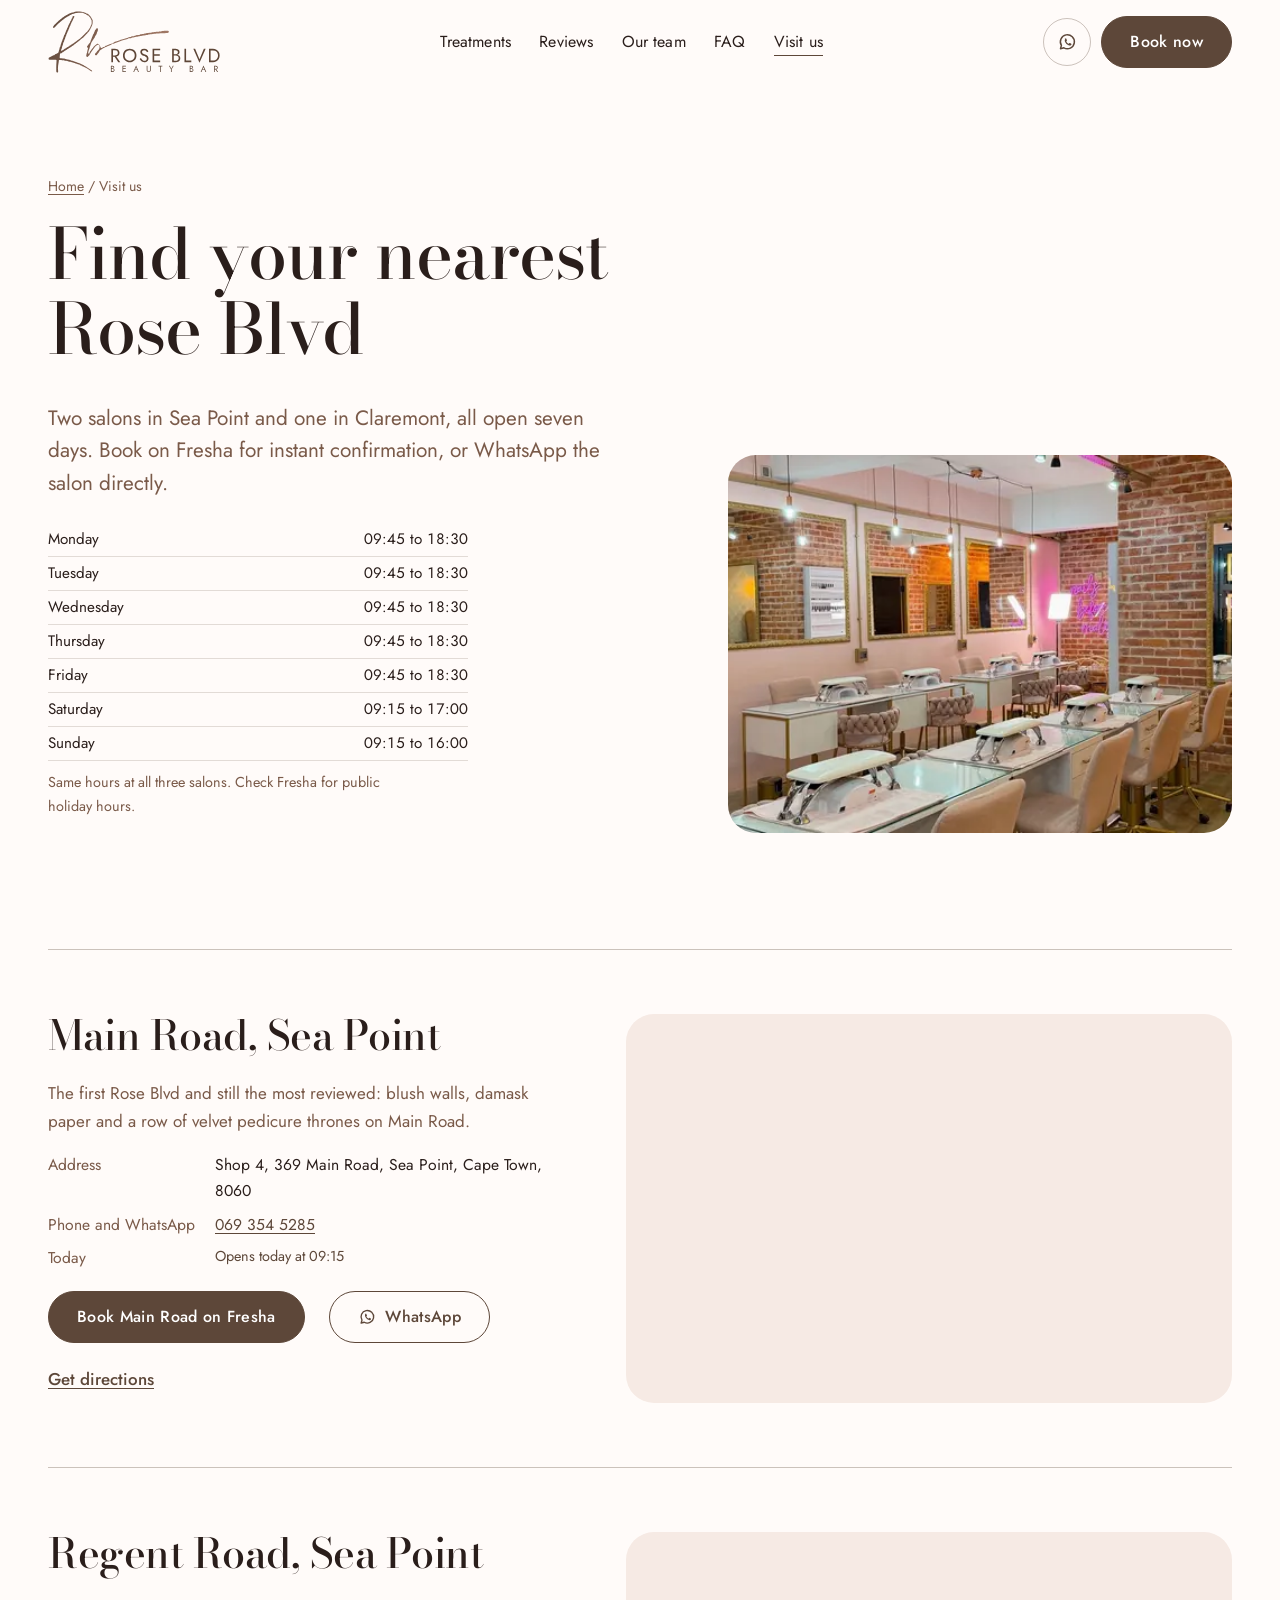
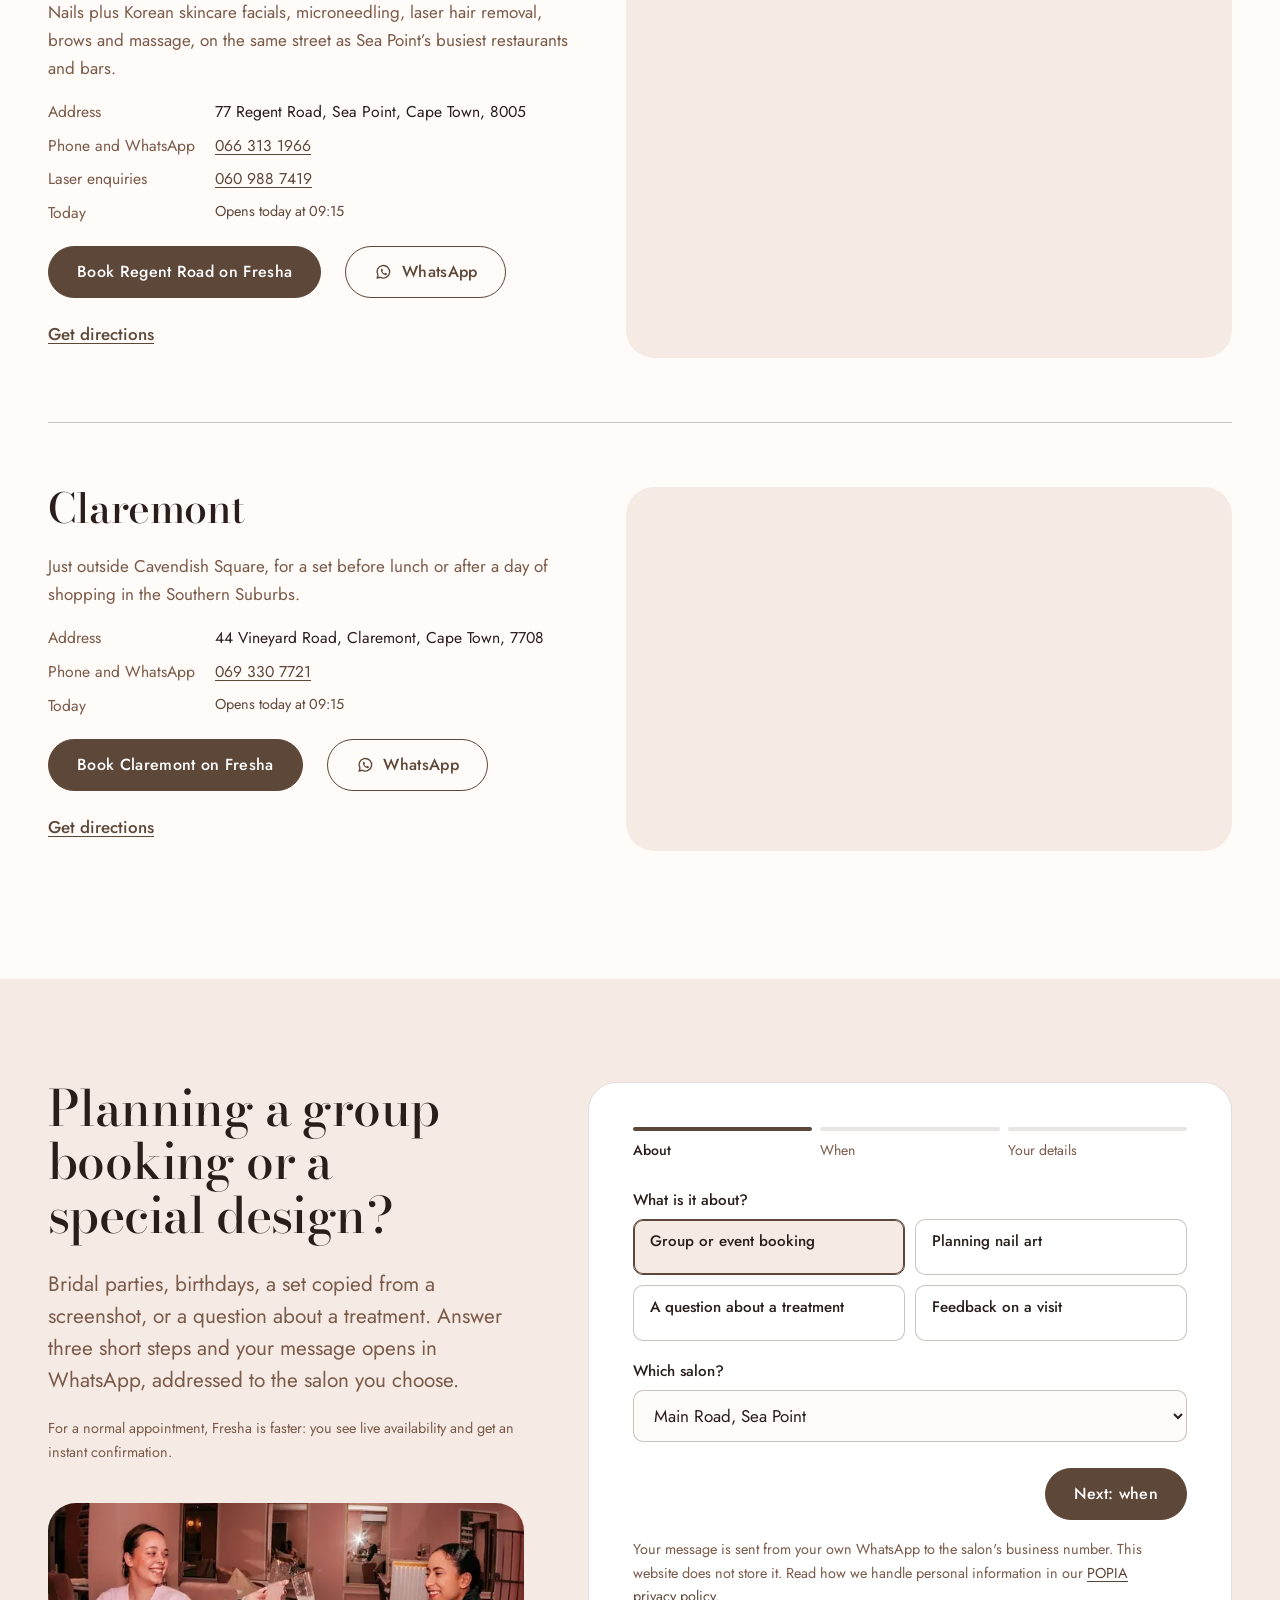
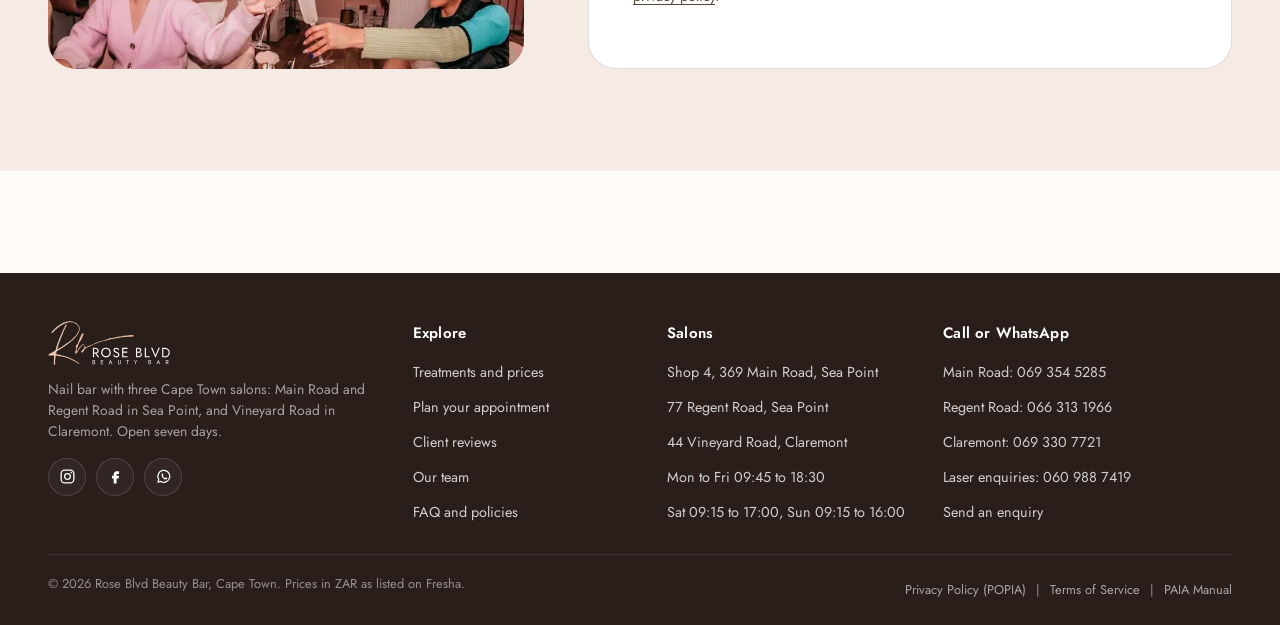
==== commit ea478988: "Mobile optimisation: responsive images, touch targets, compression - Add 600w and 1100w WebP variant" ====
--- a/contact.html
+++ b/contact.html
@@ -54,7 +54,7 @@
         <p class="lede">Two salons in Sea Point and one in Claremont, all open seven days. Book on Fresha for instant confirmation, or WhatsApp the salon directly.</p>
         <div id="hours" style="max-width:420px;margin-top:24px"><table class="hours"><caption class="visually-hidden">Opening hours, all salons</caption><tbody><tr><td>Monday</td><td>09:45 to 18:30</td></tr><tr><td>Tuesday</td><td>09:45 to 18:30</td></tr><tr><td>Wednesday</td><td>09:45 to 18:30</td></tr><tr><td>Thursday</td><td>09:45 to 18:30</td></tr><tr><td>Friday</td><td>09:45 to 18:30</td></tr><tr><td>Saturday</td><td>09:15 to 17:00</td></tr><tr><td>Sunday</td><td>09:15 to 16:00</td></tr></tbody></table><p class="muted small" style="margin-top:10px">Same hours at all three salons. Check Fresha for public holiday hours.</p></div>
       </div>
-      <figure><img src="assets/images/regent-road-brick-wall.webp" srcset="assets/images/regent-road-brick-wall-800.webp 800w, assets/images/regent-road-brick-wall.webp 1398w" sizes="(max-width: 860px) 100vw, 45vw" alt="Manicure stations against exposed brick at Rose Blvd Regent Road" width="1398" height="786" fetchpriority="high"></figure>
+      <figure><img src="assets/images/regent-road-brick-wall.webp" srcset="assets/images/regent-road-brick-wall-600.webp 600w, assets/images/regent-road-brick-wall-800.webp 800w, assets/images/regent-road-brick-wall-1100.webp 1100w, assets/images/regent-road-brick-wall.webp 1398w" sizes="(max-width: 860px) 100vw, 45vw" alt="Manicure stations against exposed brick at Rose Blvd Regent Road" width="1398" height="786" fetchpriority="high"></figure>
     </div>
   </section>
 
@@ -128,7 +128,7 @@
         <h2 id="enq-h">Planning a group booking or a special design?</h2>
         <p class="lede">Bridal parties, birthdays, a set copied from a screenshot, or a question about a treatment. Answer three short steps and your message opens in WhatsApp, addressed to the salon you choose.</p>
         <p class="muted small">For a normal appointment, Fresha is faster: you see live availability and get an instant confirmation.</p>
-        <figure class="fill-fig"><img src="assets/images/sea-point-bubbly-toast.webp" srcset="assets/images/sea-point-bubbly-toast-800.webp 800w, assets/images/sea-point-bubbly-toast.webp 1398w" sizes="(max-width: 900px) 100vw, 40vw" alt="Two clients raising a glass of bubbly during their manicures at Rose Blvd Main Road" width="1398" height="786" loading="lazy" decoding="async"></figure>
+        <figure class="fill-fig"><img src="assets/images/sea-point-bubbly-toast.webp" srcset="assets/images/sea-point-bubbly-toast-600.webp 600w, assets/images/sea-point-bubbly-toast-800.webp 800w, assets/images/sea-point-bubbly-toast-1100.webp 1100w, assets/images/sea-point-bubbly-toast.webp 1398w" sizes="(max-width: 900px) 100vw, 40vw" alt="Two clients raising a glass of bubbly during their manicures at Rose Blvd Main Road" width="1398" height="786" loading="lazy" decoding="async"></figure>
       </div>
       <div class="form-card">
         <ol class="steps" aria-label="Enquiry progress">
--- a/assets/css/site.css
+++ b/assets/css/site.css
@@ -1054,7 +1054,7 @@
 .tag {
   display: inline-block;
   font-family: var(--sans);
-  font-size: .75rem;
+  font-size: .8rem;
   letter-spacing: .03em;
   padding: 2px 9px;
   border-radius: 999px;
@@ -2727,4 +2727,47 @@
 /* Header spans the full width so the logo shares the hero's left edge */
 .site-header .wrap-wide {
   max-width: none
+}
+
+/* Mobile touch ergonomics: footer links, social icons and legal links get 44 to 48px targets */
+a,
+button,
+summary,
+label,
+select {
+  -webkit-tap-highlight-color: transparent;
+  touch-action: manipulation
+}
+
+@media (max-width:760px) {
+  .footer-list {
+    gap: 0
+  }
+
+  .footer-list a {
+    display: flex;
+    min-height: 44px
+  }
+
+  .socials {
+    gap: 12px
+  }
+
+  .socials a {
+    width: 48px;
+    height: 48px
+  }
+
+  .footer-legal-links {
+    gap: 0 14px
+  }
+
+  .footer-legal-link {
+    min-height: 44px
+  }
+
+  .footer-sub {
+    flex-direction: column;
+    gap: 6px
+  }
 }
